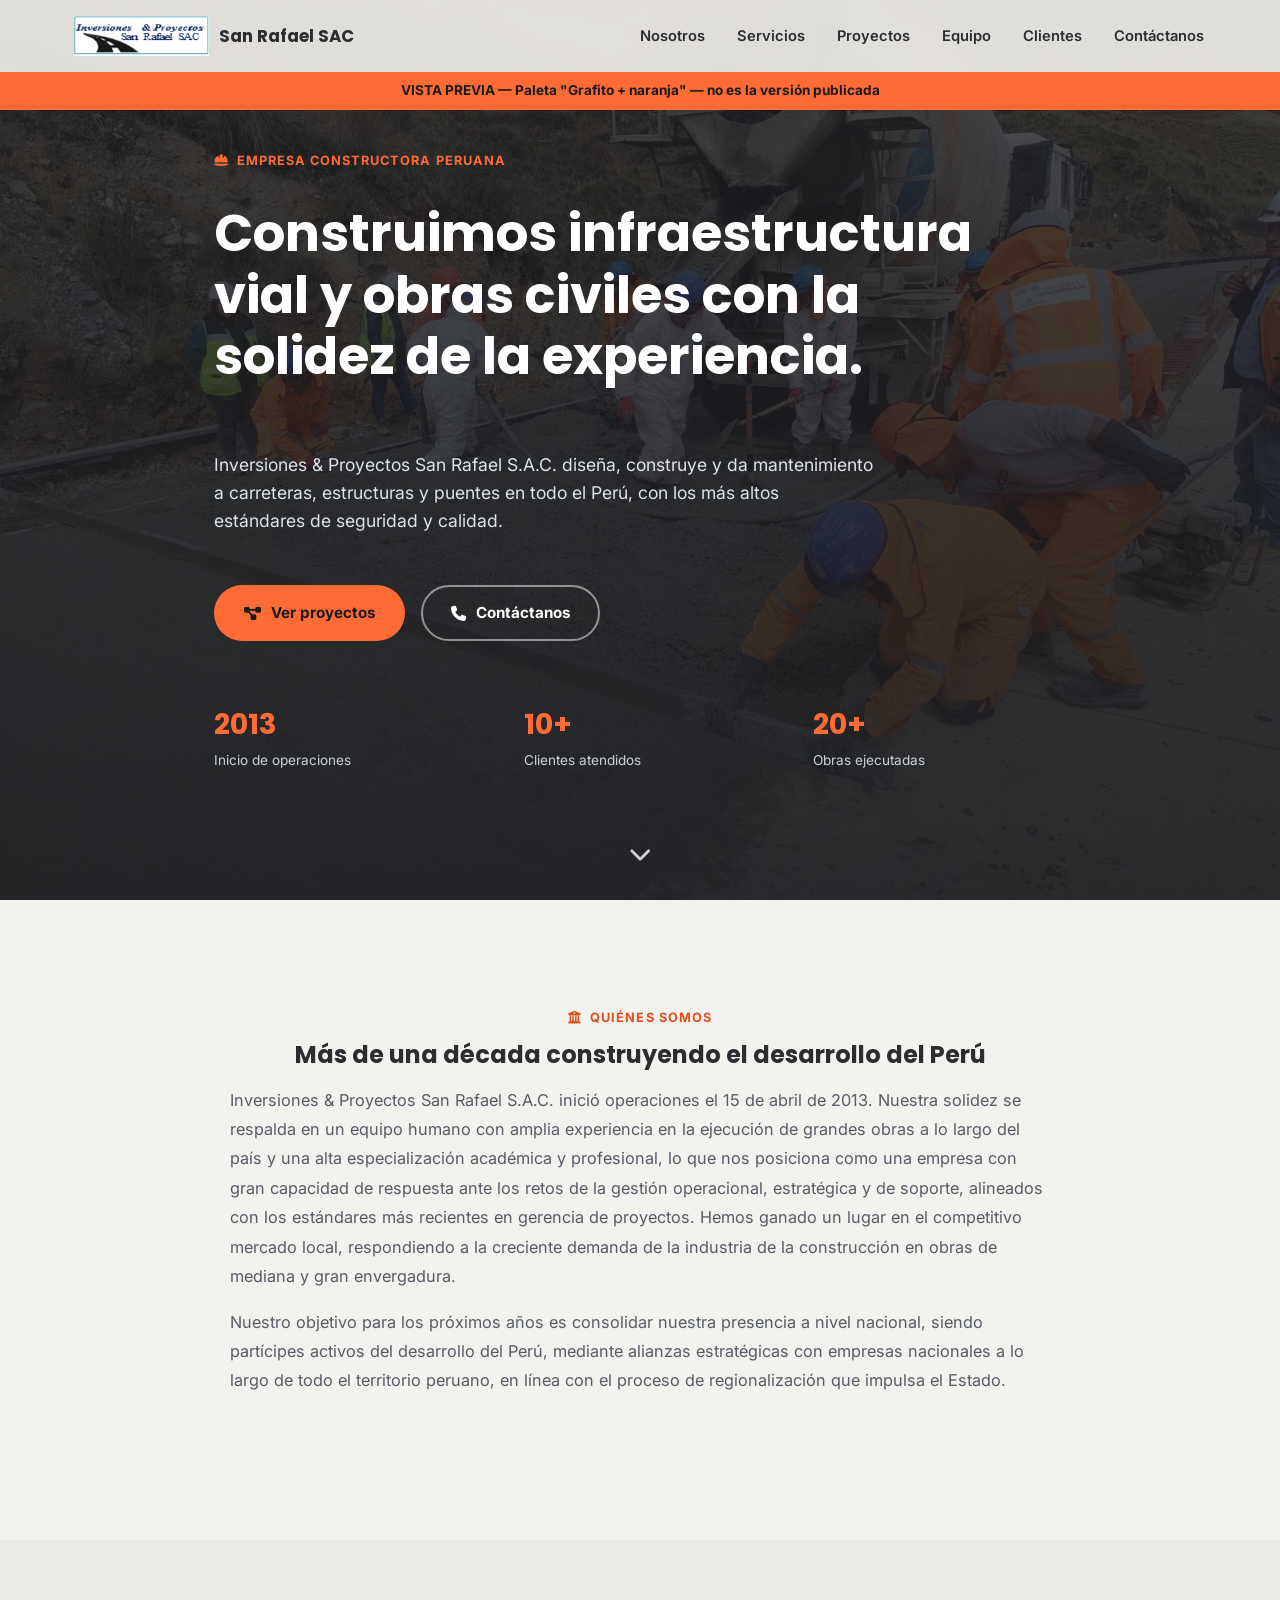
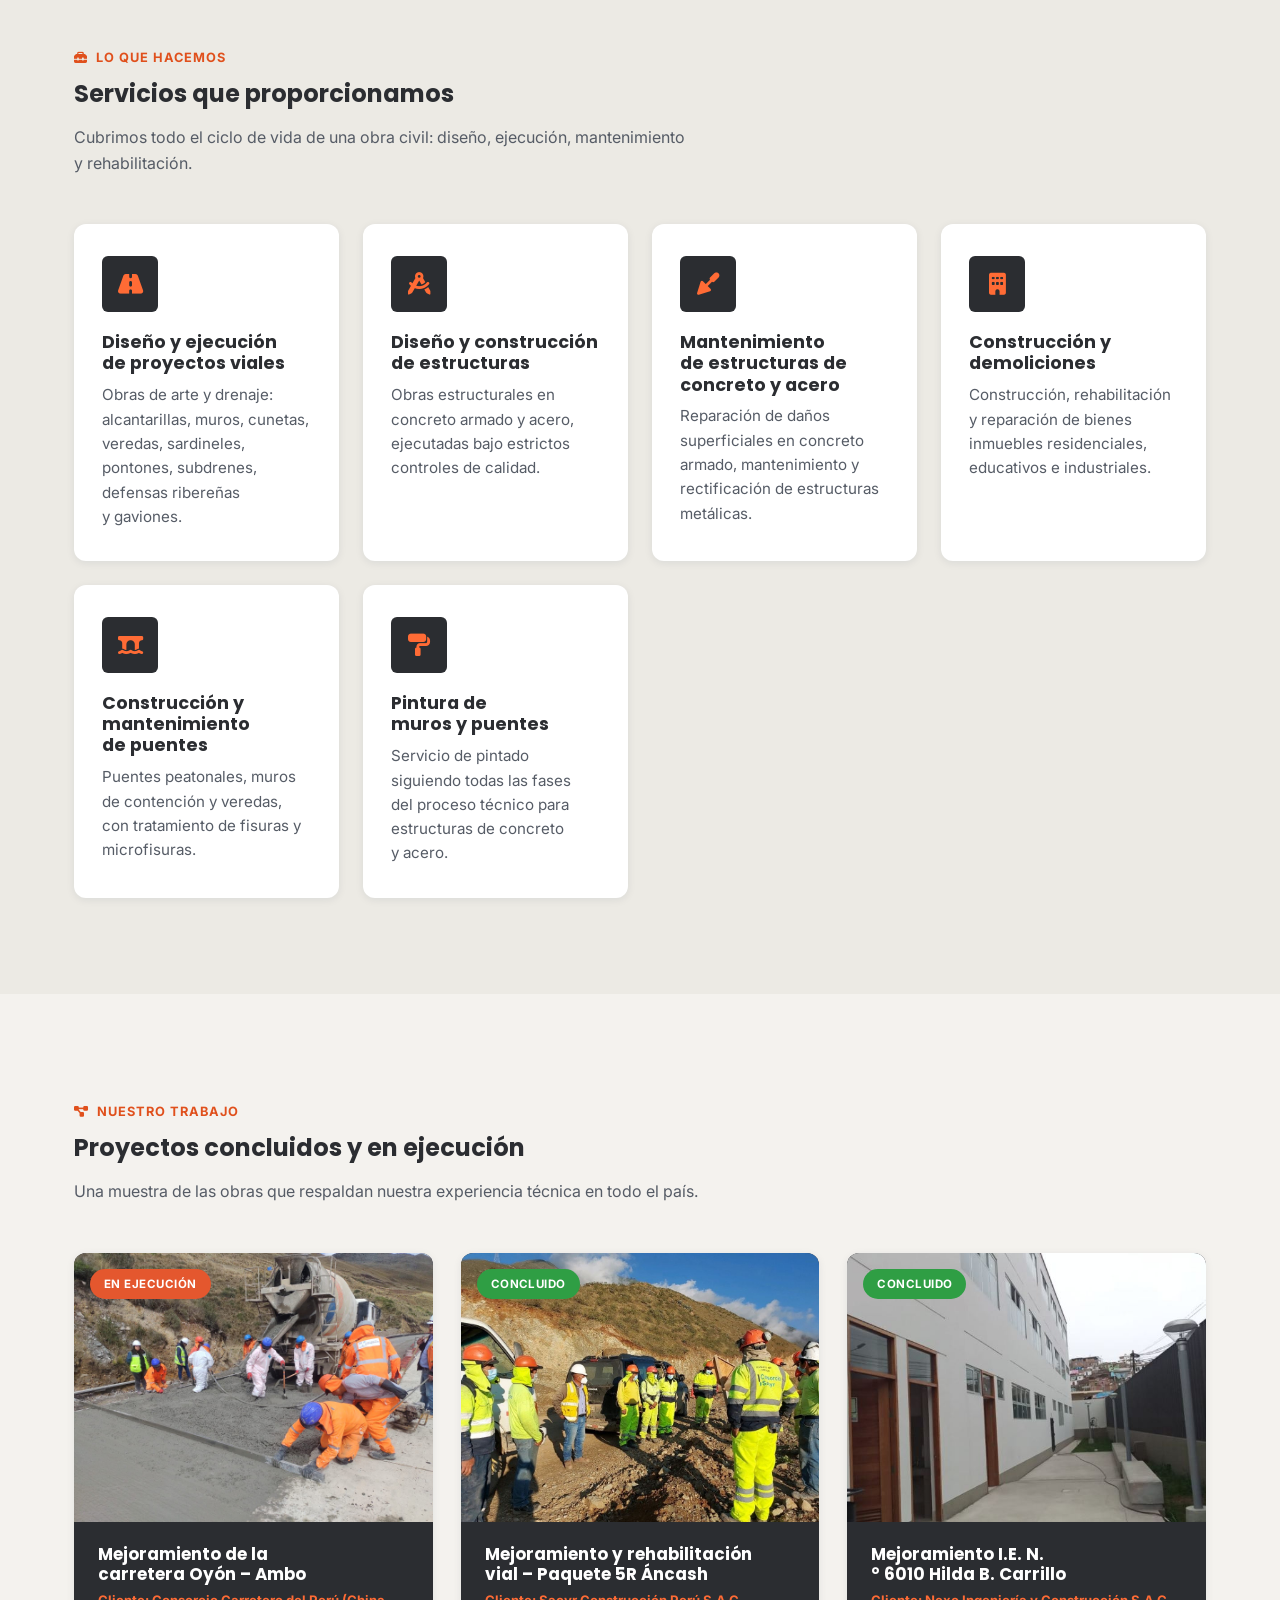
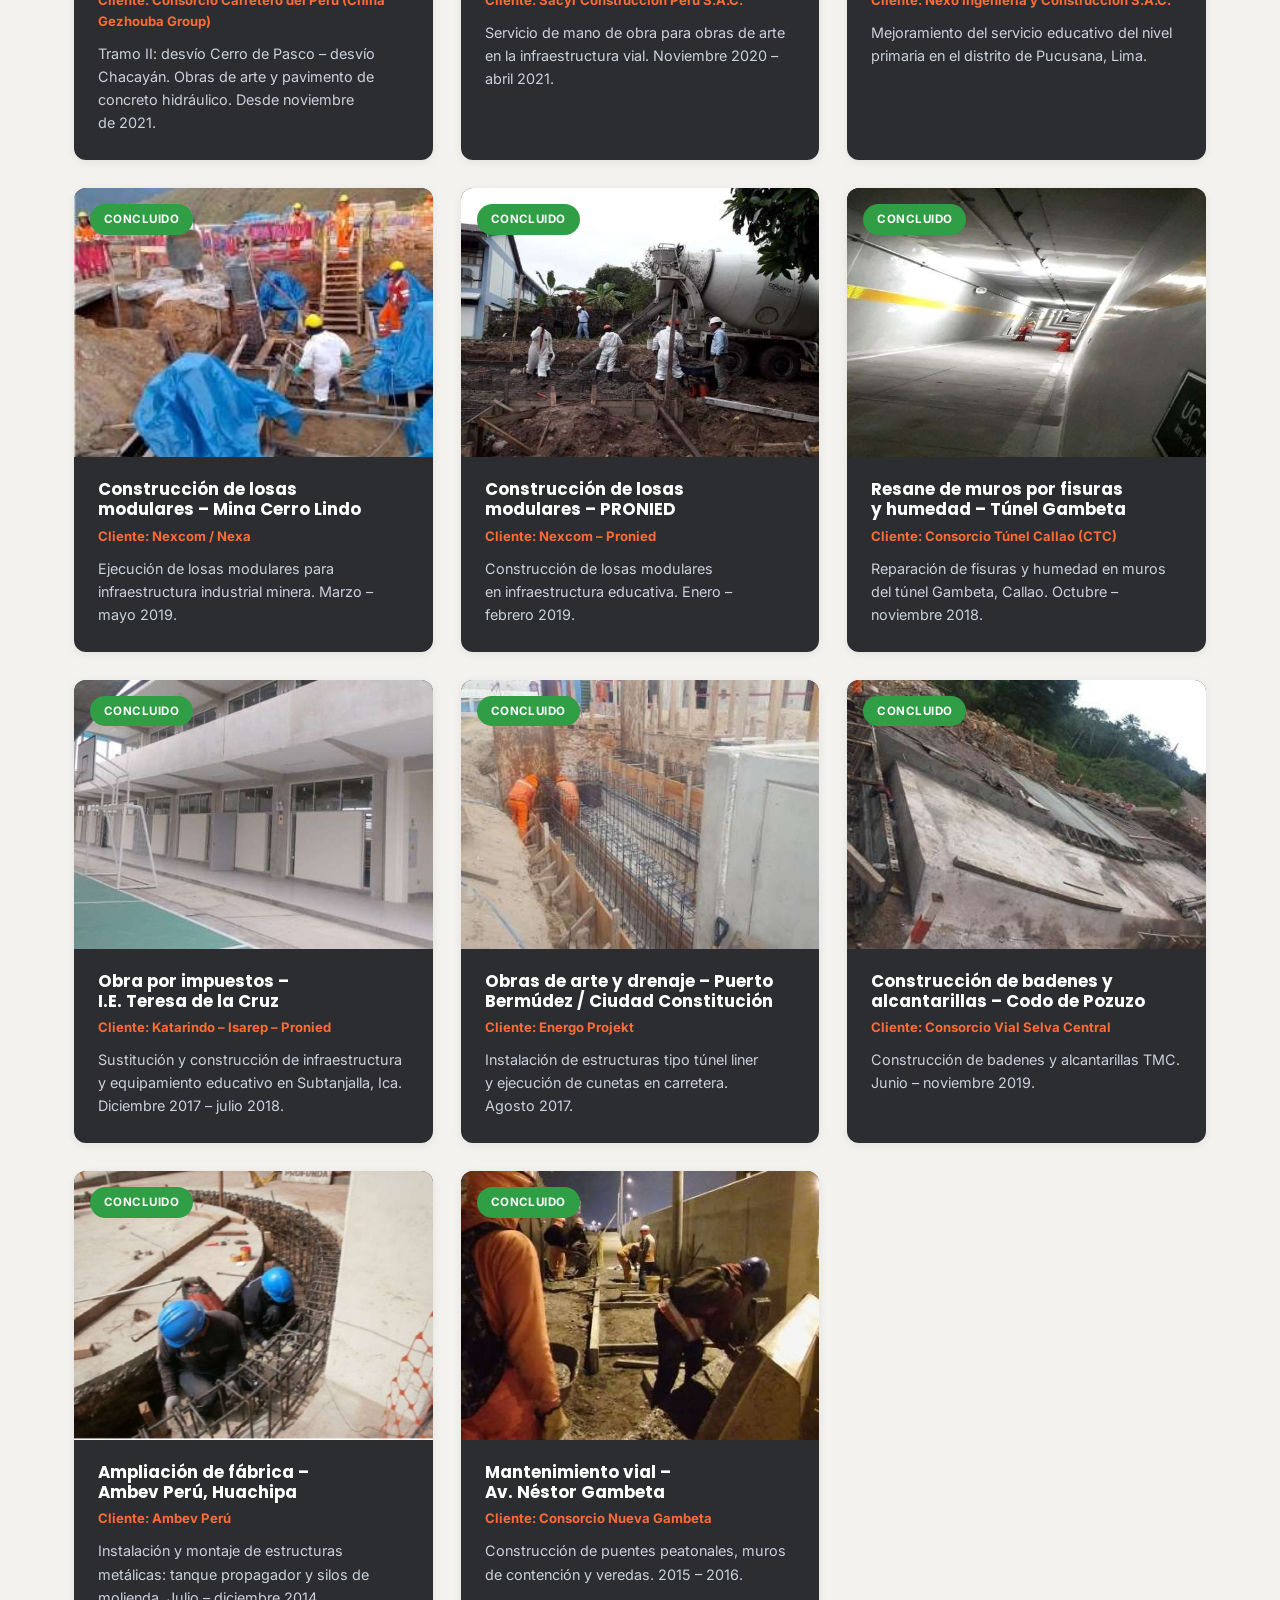
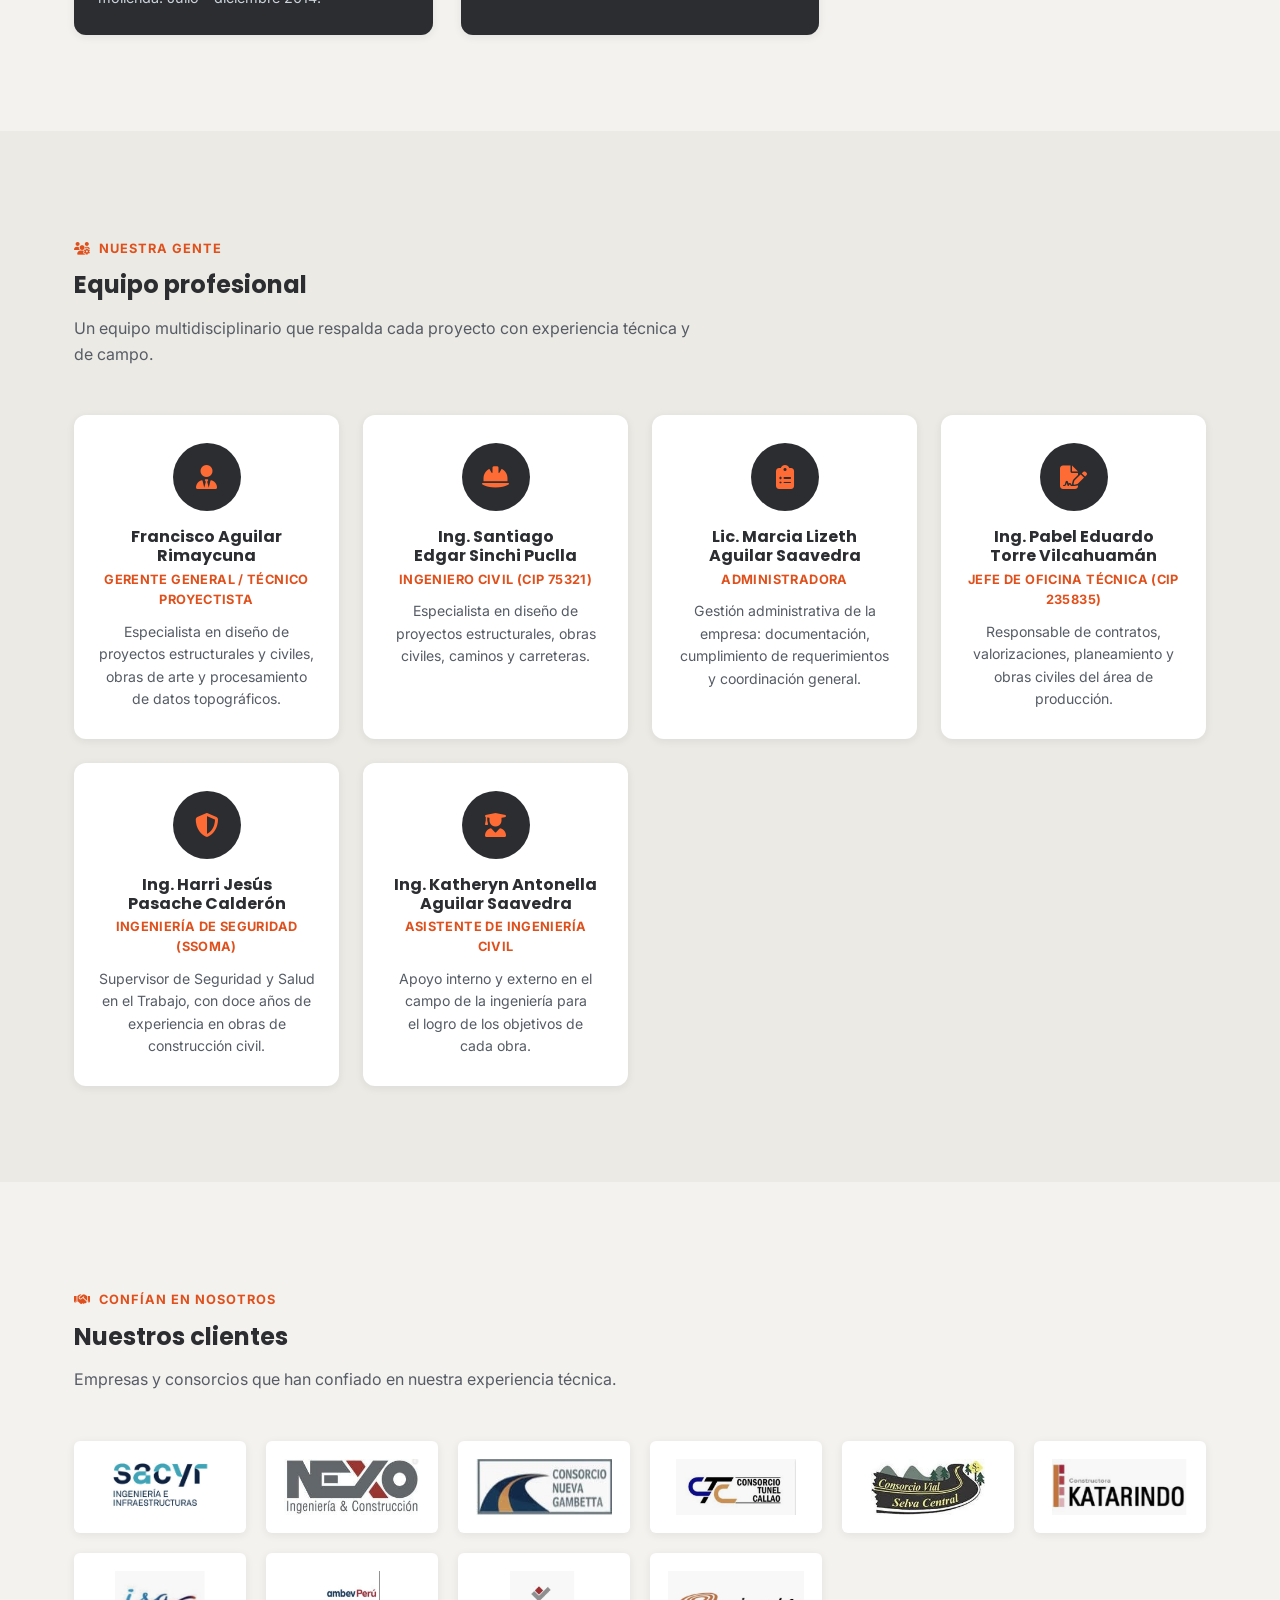
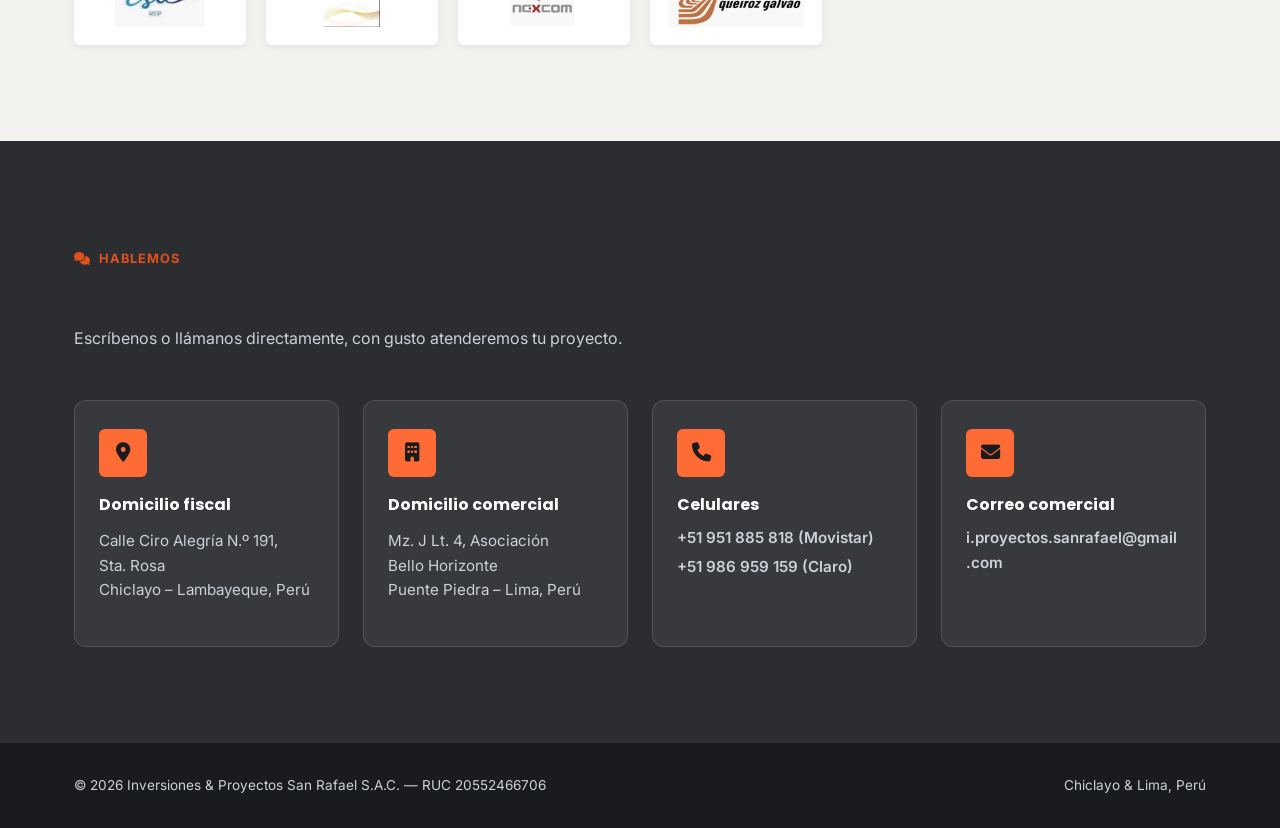
==== preview-grafito.html @ 8e2318ae "Agrega páginas de vista previa para dos paletas alternativas preview-grafito.html y preview-terracot" ====
<!DOCTYPE html>
<html lang="es-PE">
<head>
  <meta charset="UTF-8" />
  <meta name="viewport" content="width=device-width, initial-scale=1.0" />
  <title>Inversiones &amp; Proyectos San Rafael SAC | Empresa Constructora en Perú</title>
  <meta name="description" content="Inversiones & Proyectos San Rafael S.A.C. — empresa constructora peruana especializada en obras viales, estructuras, puentes y mantenimiento. Conoce nuestros servicios, proyectos y equipo." />
  <meta name="robots" content="noindex, nofollow" />
  <link rel="canonical" href="https://www.iypsanrafael.com/" />

  <!-- Open Graph -->
  <meta property="og:type" content="website" />
  <meta property="og:site_name" content="Inversiones & Proyectos San Rafael SAC" />
  <meta property="og:title" content="Inversiones & Proyectos San Rafael SAC | Empresa Constructora en Perú" />
  <meta property="og:description" content="Empresa constructora peruana con más de 10 años de experiencia en obras viales, estructuras, puentes y mantenimiento civil." />
  <meta property="og:image" content="https://www.iypsanrafael.com/img/hero-carretera-oyon.jpg" />
  <meta property="og:locale" content="es_PE" />
  <meta name="twitter:card" content="summary_large_image" />

  <link rel="icon" href="img/logo-san-rafael.png" type="image/png" />

  <link rel="preconnect" href="https://fonts.googleapis.com" />
  <link rel="preconnect" href="https://fonts.gstatic.com" crossorigin />
  <link rel="preconnect" href="https://cdnjs.cloudflare.com" crossorigin />
  <link rel="preload" as="image" href="img/hero-carretera-oyon.jpg" />
  <link href="https://fonts.googleapis.com/css2?family=Inter:wght@400;500;600;700&family=Poppins:wght@600;700;800&display=swap" rel="stylesheet" />

  <!-- Font Awesome se carga sin bloquear el primer render -->
  <link rel="stylesheet" href="https://cdnjs.cloudflare.com/ajax/libs/font-awesome/6.5.2/css/all.min.css" integrity="sha512-SnH5WK+bZxgPHs44uWIX+LLJAJ9/2PkPKZ5QiAj6Ta86w+fsb2TkcmfRyVX3pBnMFcV7oQPJkl9QevSCWr3W6A==" crossorigin="anonymous" referrerpolicy="no-referrer" media="print" onload="this.media='all'" />
  <noscript><link rel="stylesheet" href="https://cdnjs.cloudflare.com/ajax/libs/font-awesome/6.5.2/css/all.min.css" integrity="sha512-SnH5WK+bZxgPHs44uWIX+LLJAJ9/2PkPKZ5QiAj6Ta86w+fsb2TkcmfRyVX3pBnMFcV7oQPJkl9QevSCWr3W6A==" crossorigin="anonymous" referrerpolicy="no-referrer" /></noscript>

  <link rel="stylesheet" href="css/styles.css" />
  <link rel="stylesheet" href="css/palette-grafito.css" />
  <noscript><style>[data-reveal], [data-reveal-stagger] > * { opacity: 1 !important; transform: none !important; }</style></noscript>
</head>
<body>
  <div class="preview-banner">VISTA PREVIA — Paleta "Grafito + naranja" — no es la versión publicada</div>


  <header class="site-header">
    <div class="container">
      <a href="#inicio" class="brand">
        <img src="img/logo-san-rafael.png" alt="Logo Inversiones & Proyectos San Rafael SAC" width="381" height="113" />
        <span>San Rafael SAC</span>
      </a>

      <button class="nav-toggle" aria-label="Abrir menú de navegación" aria-expanded="false">
        <i class="fa-solid fa-bars" aria-hidden="true"></i>
      </button>

      <nav class="main-nav" aria-label="Navegación principal">
        <ul>
          <li><a href="#nosotros">Nosotros</a></li>
          <li><a href="#servicios">Servicios</a></li>
          <li><a href="#proyectos">Proyectos</a></li>
          <li><a href="#equipo">Equipo</a></li>
          <li><a href="#clientes">Clientes</a></li>
          <li><a href="#contacto">Contáctanos</a></li>
        </ul>
      </nav>
    </div>
  </header>

  <main>

    <!-- ================= HERO ================= -->
    <section class="hero" id="inicio">
      <div class="container">
        <span class="eyebrow"><i class="fa-solid fa-helmet-safety" aria-hidden="true"></i> Empresa constructora peruana</span>
        <h1>Construimos infraestructura vial y obras civiles con la solidez de la experiencia.</h1>
        <p>Inversiones &amp; Proyectos San Rafael S.A.C. diseña, construye y da mantenimiento a carreteras, estructuras y puentes en todo el Perú, con los más altos estándares de seguridad y calidad.</p>
        <div class="hero-actions">
          <a href="#proyectos" class="btn btn-primary"><i class="fa-solid fa-diagram-project" aria-hidden="true"></i> Ver proyectos</a>
          <a href="#contacto" class="btn btn-ghost"><i class="fa-solid fa-phone" aria-hidden="true"></i> Contáctanos</a>
        </div>
        <div class="hero-stats">
          <div><strong>2013</strong><span>Inicio de operaciones</span></div>
          <div><strong>10+</strong><span>Clientes atendidos</span></div>
          <div><strong>20+</strong><span>Obras ejecutadas</span></div>
        </div>
      </div>
      <span class="scroll-cue"><i class="fa-solid fa-chevron-down" aria-hidden="true"></i></span>
    </section>

    <!-- ================= NOSOTROS ================= -->
    <section class="section" id="nosotros">
      <div class="container">
        <div class="section-head section-head--prose" data-reveal>
          <span class="eyebrow"><i class="fa-solid fa-building-columns" aria-hidden="true"></i> Quiénes somos</span>
          <h2>Más de una década construyendo el desarrollo del Perú</h2>
          <p>Inversiones &amp; Proyectos San Rafael S.A.C. inició operaciones el 15 de abril de 2013. Nuestra solidez se respalda en un equipo humano con amplia experiencia en la ejecución de grandes obras a lo largo del país y una alta especialización académica y profesional, lo que nos posiciona como una empresa con gran capacidad de respuesta ante los retos de la gestión operacional, estratégica y de soporte, alineados con los estándares más recientes en gerencia de proyectos. Hemos ganado un lugar en el competitivo mercado local, respondiendo a la creciente demanda de la industria de la construcción en obras de mediana y gran envergadura.</p>
          <p>Nuestro objetivo para los próximos años es consolidar nuestra presencia a nivel nacional, siendo partícipes activos del desarrollo del Perú, mediante alianzas estratégicas con empresas nacionales a lo largo de todo el territorio peruano, en línea con el proceso de regionalización que impulsa el Estado.</p>
        </div>
      </div>
    </section>

    <!-- ================= SERVICIOS ================= -->
    <section class="section section-alt" id="servicios">
      <div class="container">
        <div class="section-head" data-reveal>
          <span class="eyebrow"><i class="fa-solid fa-toolbox" aria-hidden="true"></i> Lo que hacemos</span>
          <h2>Servicios que proporcionamos</h2>
          <p>Cubrimos todo el ciclo de vida de una obra civil: diseño, ejecución, mantenimiento y rehabilitación.</p>
        </div>

        <div class="services-grid" data-reveal-stagger>
          <article class="service-card">
            <div class="service-icon"><i class="fa-solid fa-road" aria-hidden="true"></i></div>
            <h3>Diseño y ejecución de proyectos viales</h3>
            <p>Obras de arte y drenaje: alcantarillas, muros, cunetas, veredas, sardineles, pontones, subdrenes, defensas ribereñas y gaviones.</p>
          </article>

          <article class="service-card">
            <div class="service-icon"><i class="fa-solid fa-drafting-compass" aria-hidden="true"></i></div>
            <h3>Diseño y construcción de estructuras</h3>
            <p>Obras estructurales en concreto armado y acero, ejecutadas bajo estrictos controles de calidad.</p>
          </article>

          <article class="service-card">
            <div class="service-icon"><i class="fa-solid fa-trowel" aria-hidden="true"></i></div>
            <h3>Mantenimiento de estructuras de concreto y acero</h3>
            <p>Reparación de daños superficiales en concreto armado, mantenimiento y rectificación de estructuras metálicas.</p>
          </article>

          <article class="service-card">
            <div class="service-icon"><i class="fa-solid fa-building" aria-hidden="true"></i></div>
            <h3>Construcción y demoliciones</h3>
            <p>Construcción, rehabilitación y reparación de bienes inmuebles residenciales, educativos e industriales.</p>
          </article>

          <article class="service-card">
            <div class="service-icon"><i class="fa-solid fa-bridge-water" aria-hidden="true"></i></div>
            <h3>Construcción y mantenimiento de puentes</h3>
            <p>Puentes peatonales, muros de contención y veredas, con tratamiento de fisuras y microfisuras.</p>
          </article>

          <article class="service-card">
            <div class="service-icon"><i class="fa-solid fa-paint-roller" aria-hidden="true"></i></div>
            <h3>Pintura de muros y puentes</h3>
            <p>Servicio de pintado siguiendo todas las fases del proceso técnico para estructuras de concreto y acero.</p>
          </article>
        </div>
      </div>
    </section>

    <!-- ================= PROYECTOS ================= -->
    <section class="section" id="proyectos">
      <div class="container">
        <div class="section-head" data-reveal>
          <span class="eyebrow"><i class="fa-solid fa-diagram-project" aria-hidden="true"></i> Nuestro trabajo</span>
          <h2>Proyectos concluidos y en ejecución</h2>
          <p>Una muestra de las obras que respaldan nuestra experiencia técnica en todo el país.</p>
        </div>

        <div class="projects-grid" data-reveal-stagger>

          <article class="project-card">
            <span class="project-status ongoing">En ejecución</span>
            <div class="project-media">
              <img src="img/proyectos/oyon-ambo.jpg" alt="Vaciado de concreto en la carretera Oyón - Ambo" width="800" height="600" loading="lazy" />
            </div>
            <div class="project-body">
              <h3>Mejoramiento de la carretera Oyón – Ambo</h3>
              <span class="project-client">Cliente: Consorcio Carretero del Perú (China Gezhouba Group)</span>
              <p>Tramo II: desvío Cerro de Pasco – desvío Chacayán. Obras de arte y pavimento de concreto hidráulico. Desde noviembre de 2021.</p>
            </div>
          </article>

          <article class="project-card">
            <span class="project-status done">Concluido</span>
            <div class="project-media">
              <img src="img/proyectos/5r-ancash.jpg" alt="Cuadrilla de trabajo en la carretera 5R Áncash" width="800" height="600" loading="lazy" />
            </div>
            <div class="project-body">
              <h3>Mejoramiento y rehabilitación vial – Paquete 5R Áncash</h3>
              <span class="project-client">Cliente: Sacyr Construcción Perú S.A.C.</span>
              <p>Servicio de mano de obra para obras de arte en la infraestructura vial. Noviembre 2020 – abril 2021.</p>
            </div>
          </article>

          <article class="project-card">
            <span class="project-status done">Concluido</span>
            <div class="project-media">
              <img src="img/proyectos/pucusana-ie6010.jpg" alt="Fachada de la I.E. N°6010 Hilda B. Carrillo en Pucusana" width="800" height="600" loading="lazy" />
            </div>
            <div class="project-body">
              <h3>Mejoramiento I.E. N.° 6010 Hilda B. Carrillo</h3>
              <span class="project-client">Cliente: Nexo Ingeniería y Construcción S.A.C.</span>
              <p>Mejoramiento del servicio educativo del nivel primaria en el distrito de Pucusana, Lima.</p>
            </div>
          </article>

          <article class="project-card">
            <span class="project-status done">Concluido</span>
            <div class="project-media">
              <img src="img/proyectos/cerro-lindo-losas.jpg" alt="Construcción de losas modulares en Mina Cerro Lindo" width="800" height="600" loading="lazy" />
            </div>
            <div class="project-body">
              <h3>Construcción de losas modulares – Mina Cerro Lindo</h3>
              <span class="project-client">Cliente: Nexcom / Nexa</span>
              <p>Ejecución de losas modulares para infraestructura industrial minera. Marzo – mayo 2019.</p>
            </div>
          </article>

          <article class="project-card">
            <span class="project-status done">Concluido</span>
            <div class="project-media">
              <img src="img/proyectos/pronied-losas.jpg" alt="Construcción de losas modulares para Pronied" width="800" height="600" loading="lazy" />
            </div>
            <div class="project-body">
              <h3>Construcción de losas modulares – PRONIED</h3>
              <span class="project-client">Cliente: Nexcom – Pronied</span>
              <p>Construcción de losas modulares en infraestructura educativa. Enero – febrero 2019.</p>
            </div>
          </article>

          <article class="project-card">
            <span class="project-status done">Concluido</span>
            <div class="project-media">
              <img src="img/proyectos/tunel-gambeta-resane.jpg" alt="Interior del túnel Gambeta durante trabajos de resane" width="800" height="600" loading="lazy" />
            </div>
            <div class="project-body">
              <h3>Resane de muros por fisuras y humedad – Túnel Gambeta</h3>
              <span class="project-client">Cliente: Consorcio Túnel Callao (CTC)</span>
              <p>Reparación de fisuras y humedad en muros del túnel Gambeta, Callao. Octubre – noviembre 2018.</p>
            </div>
          </article>

          <article class="project-card">
            <span class="project-status done">Concluido</span>
            <div class="project-media">
              <img src="img/proyectos/teresa-de-la-cruz-ica.jpg" alt="Patio interior de la I.E. Teresa de la Cruz en Subtanjalla, Ica" width="800" height="600" loading="lazy" />
            </div>
            <div class="project-body">
              <h3>Obra por impuestos – I.E. Teresa de la Cruz</h3>
              <span class="project-client">Cliente: Katarindo – Isarep – Pronied</span>
              <p>Sustitución y construcción de infraestructura y equipamiento educativo en Subtanjalla, Ica. Diciembre 2017 – julio 2018.</p>
            </div>
          </article>

          <article class="project-card">
            <span class="project-status done">Concluido</span>
            <div class="project-media">
              <img src="img/proyectos/puerto-bermudez.jpg" alt="Obra de arte en la carretera Puerto Bermúdez - Ciudad Constitución" width="800" height="600" loading="lazy" />
            </div>
            <div class="project-body">
              <h3>Obras de arte y drenaje – Puerto Bermúdez / Ciudad Constitución</h3>
              <span class="project-client">Cliente: Energo Projekt</span>
              <p>Instalación de estructuras tipo túnel liner y ejecución de cunetas en carretera. Agosto 2017.</p>
            </div>
          </article>

          <article class="project-card">
            <span class="project-status done">Concluido</span>
            <div class="project-media">
              <img src="img/proyectos/codo-pozuzo-badenes.jpg" alt="Construcción de badenes en Codo de Pozuzo" width="800" height="600" loading="lazy" />
            </div>
            <div class="project-body">
              <h3>Construcción de badenes y alcantarillas – Codo de Pozuzo</h3>
              <span class="project-client">Cliente: Consorcio Vial Selva Central</span>
              <p>Construcción de badenes y alcantarillas TMC. Junio – noviembre 2019.</p>
            </div>
          </article>

          <article class="project-card">
            <span class="project-status done">Concluido</span>
            <div class="project-media">
              <img src="img/proyectos/ambev-huachipa.jpg" alt="Estructura circular de concreto en la ampliación de fábrica Ambev Huachipa" width="800" height="600" loading="lazy" />
            </div>
            <div class="project-body">
              <h3>Ampliación de fábrica – Ambev Perú, Huachipa</h3>
              <span class="project-client">Cliente: Ambev Perú</span>
              <p>Instalación y montaje de estructuras metálicas: tanque propagador y silos de molienda. Julio – diciembre 2014.</p>
            </div>
          </article>

          <article class="project-card">
            <span class="project-status done">Concluido</span>
            <div class="project-media">
              <img src="img/proyectos/nestor-gambeta-callao.jpg" alt="Trabajos nocturnos en la avenida Néstor Gambeta, Callao" width="800" height="600" loading="lazy" />
            </div>
            <div class="project-body">
              <h3>Mantenimiento vial – Av. Néstor Gambeta</h3>
              <span class="project-client">Cliente: Consorcio Nueva Gambeta</span>
              <p>Construcción de puentes peatonales, muros de contención y veredas. 2015 – 2016.</p>
            </div>
          </article>

        </div>
      </div>
    </section>

    <!-- ================= EQUIPO ================= -->
    <section class="section section-alt" id="equipo">
      <div class="container">
        <div class="section-head" data-reveal>
          <span class="eyebrow"><i class="fa-solid fa-users-gear" aria-hidden="true"></i> Nuestra gente</span>
          <h2>Equipo profesional</h2>
          <p>Un equipo multidisciplinario que respalda cada proyecto con experiencia técnica y de campo.</p>
        </div>

        <div class="team-grid" data-reveal-stagger>
          <article class="team-card">
            <div class="team-avatar"><i class="fa-solid fa-user-tie" aria-hidden="true"></i></div>
            <h3>Francisco Aguilar Rimaycuna</h3>
            <span class="team-role">Gerente General / Técnico Proyectista</span>
            <p>Especialista en diseño de proyectos estructurales y civiles, obras de arte y procesamiento de datos topográficos.</p>
          </article>

          <article class="team-card">
            <div class="team-avatar"><i class="fa-solid fa-helmet-safety" aria-hidden="true"></i></div>
            <h3>Ing. Santiago Edgar Sinchi Puclla</h3>
            <span class="team-role">Ingeniero Civil (CIP 75321)</span>
            <p>Especialista en diseño de proyectos estructurales, obras civiles, caminos y carreteras.</p>
          </article>

          <article class="team-card">
            <div class="team-avatar"><i class="fa-solid fa-clipboard-list" aria-hidden="true"></i></div>
            <h3>Lic. Marcia Lizeth Aguilar Saavedra</h3>
            <span class="team-role">Administradora</span>
            <p>Gestión administrativa de la empresa: documentación, cumplimiento de requerimientos y coordinación general.</p>
          </article>

          <article class="team-card">
            <div class="team-avatar"><i class="fa-solid fa-file-signature" aria-hidden="true"></i></div>
            <h3>Ing. Pabel Eduardo Torre Vilcahuamán</h3>
            <span class="team-role">Jefe de Oficina Técnica (CIP 235835)</span>
            <p>Responsable de contratos, valorizaciones, planeamiento y obras civiles del área de producción.</p>
          </article>

          <article class="team-card">
            <div class="team-avatar"><i class="fa-solid fa-shield-halved" aria-hidden="true"></i></div>
            <h3>Ing. Harri Jesús Pasache Calderón</h3>
            <span class="team-role">Ingeniería de Seguridad (SSOMA)</span>
            <p>Supervisor de Seguridad y Salud en el Trabajo, con doce años de experiencia en obras de construcción civil.</p>
          </article>

          <article class="team-card">
            <div class="team-avatar"><i class="fa-solid fa-user-graduate" aria-hidden="true"></i></div>
            <h3>Ing. Katheryn Antonella Aguilar Saavedra</h3>
            <span class="team-role">Asistente de Ingeniería Civil</span>
            <p>Apoyo interno y externo en el campo de la ingeniería para el logro de los objetivos de cada obra.</p>
          </article>
        </div>
      </div>
    </section>

    <!-- ================= CLIENTES ================= -->
    <section class="section" id="clientes">
      <div class="container">
        <div class="section-head" data-reveal>
          <span class="eyebrow"><i class="fa-solid fa-handshake" aria-hidden="true"></i> Confían en nosotros</span>
          <h2>Nuestros clientes</h2>
          <p>Empresas y consorcios que han confiado en nuestra experiencia técnica.</p>
        </div>

        <div class="clients-grid" data-reveal-stagger>
          <div class="client-logo"><img src="img/clientes/sacyr.png" alt="Sacyr Ingeniería e Infraestructuras" width="241" height="136" loading="lazy" /></div>
          <div class="client-logo"><img src="img/clientes/nexo.jpg" alt="Nexo Ingeniería & Construcción" width="269" height="104" loading="lazy" /></div>
          <div class="client-logo"><img src="img/clientes/consorcio-nueva-gambetta.jpg" alt="Consorcio Nueva Gambetta" width="232" height="73" loading="lazy" /></div>
          <div class="client-logo"><img src="img/clientes/consorcio-tunel-callao.jpg" alt="Consorcio Túnel Callao" width="417" height="194" loading="lazy" /></div>
          <div class="client-logo"><img src="img/clientes/consorcio-selva-central.jpg" alt="Consorcio Vial Selva Central" width="194" height="96" loading="lazy" /></div>
          <div class="client-logo"><img src="img/clientes/katarindo.jpg" alt="Constructora Katarindo" width="350" height="135" loading="lazy" /></div>
          <div class="client-logo"><img src="img/clientes/isarep.jpg" alt="ISA REP" width="220" height="138" loading="lazy" /></div>
          <div class="client-logo"><img src="img/clientes/ambev.jpg" alt="Ambev Perú" width="190" height="187" loading="lazy" /></div>
          <div class="client-logo"><img src="img/clientes/nexcom.jpg" alt="Nexcom" width="236" height="194" loading="lazy" /></div>
          <div class="client-logo"><img src="img/clientes/queiroz-galvao.jpg" alt="Queiroz Galvão" width="416" height="171" loading="lazy" /></div>
        </div>
      </div>
    </section>

    <!-- ================= CONTACTO ================= -->
    <section class="section contact-section" id="contacto">
      <div class="container">
        <div class="section-head" data-reveal>
          <span class="eyebrow"><i class="fa-solid fa-comments" aria-hidden="true"></i> Hablemos</span>
          <h2>Contáctanos</h2>
          <p>Escríbenos o llámanos directamente, con gusto atenderemos tu proyecto.</p>
        </div>

        <div class="contact-grid" data-reveal-stagger>
          <div class="contact-card">
            <div class="contact-icon"><i class="fa-solid fa-location-dot" aria-hidden="true"></i></div>
            <h3>Domicilio fiscal</h3>
            <p>Calle Ciro Alegría N.º 191, Sta. Rosa<br />Chiclayo – Lambayeque, Perú</p>
          </div>

          <div class="contact-card">
            <div class="contact-icon"><i class="fa-solid fa-building" aria-hidden="true"></i></div>
            <h3>Domicilio comercial</h3>
            <p>Mz. J Lt. 4, Asociación Bello Horizonte<br />Puente Piedra – Lima, Perú</p>
          </div>

          <div class="contact-card">
            <div class="contact-icon"><i class="fa-solid fa-phone" aria-hidden="true"></i></div>
            <h3>Celulares</h3>
            <a href="tel:+51951885818">+51 951 885 818 (Movistar)</a><br />
            <a href="tel:+51986959159">+51 986 959 159 (Claro)</a>
          </div>

          <div class="contact-card">
            <div class="contact-icon"><i class="fa-solid fa-envelope" aria-hidden="true"></i></div>
            <h3>Correo comercial</h3>
            <a href="mailto:i.proyectos.sanrafael@gmail.com">i.proyectos.sanrafael@gmail.com</a>
          </div>
        </div>
      </div>
    </section>

  </main>

  <footer class="site-footer">
    <div class="container">
      <span>&copy; <span id="current-year">2026</span> Inversiones &amp; Proyectos San Rafael S.A.C. — RUC 20552466706</span>
      <span>Chiclayo &amp; Lima, Perú</span>
    </div>
  </footer>

  <script src="js/main.js"></script>
</body>
</html>
---- css/styles.css ----
/* ============================================================
   INVERSIONES & PROYECTOS SAN RAFAEL S.A.C. — hoja de estilos
   ============================================================ */

:root {
  /* Paleta "constructora" */
  --color-bg: #f4f2ee;
  --color-surface: #ffffff;
  --color-surface-alt: #eceae4;
  --color-text: #23262b;
  --color-text-soft: #565c66;
  --color-navy: #0b2545;
  --color-navy-dark: #071a33;
  --color-concrete: #8d99a6;
  --color-concrete-light: #cbd2d9;
  --color-accent: #f4a300;
  --color-accent-dark: #c97f00;
  --color-status-ongoing: #e4572e;
  --color-status-done: #2f9e44;
  --color-border: #dcd8d0;

  --font-heading: "Poppins", "Segoe UI", system-ui, sans-serif;
  --font-body: "Inter", "Segoe UI", system-ui, sans-serif;

  --radius-sm: 6px;
  --radius-md: 12px;
  --radius-lg: 20px;

  --shadow-sm: 0 2px 8px rgba(11, 37, 69, 0.08);
  --shadow-md: 0 8px 24px rgba(11, 37, 69, 0.12);
  --shadow-lg: 0 16px 40px rgba(11, 37, 69, 0.18);

  --transition-base: 220ms ease;
  --header-height: 72px;
}

/* ---------- Reset ---------- */
*,
*::before,
*::after {
  box-sizing: border-box;
}

html {
  scroll-behavior: smooth;
  scroll-padding-top: calc(var(--header-height) + 24px);
}

body {
  margin: 0;
  background: var(--color-bg);
  color: var(--color-text);
  font-family: var(--font-body);
  line-height: 1.6;
  -webkit-font-smoothing: antialiased;
}

img {
  max-width: 100%;
  display: block;
}

a {
  color: inherit;
  text-decoration: none;
}

ul {
  list-style: none;
  margin: 0;
  padding: 0;
}

h1, h2, h3, h4 {
  font-family: var(--font-heading);
  color: var(--color-navy);
  margin: 0 0 0.5em;
  line-height: 1.2;
  text-wrap: balance;
}

p {
  text-wrap: pretty;
}

.container {
  width: 100%;
  max-width: 1180px;
  margin-inline: auto;
  padding-inline: 24px;
}

.section {
  padding: 104px 0 96px;
}

.section-alt {
  background: var(--color-surface-alt);
}

.eyebrow {
  display: inline-flex;
  align-items: center;
  gap: 8px;
  font-size: 0.8rem;
  font-weight: 700;
  letter-spacing: 0.08em;
  text-transform: uppercase;
  color: var(--color-accent-dark);
  margin-bottom: 12px;
}

.section-head {
  max-width: 640px;
  margin-bottom: 48px;
}

.section-head p {
  color: var(--color-text-soft);
}

.section-head--prose {
  max-width: 820px;
  margin-inline: auto;
  text-align: center;
}

.section-head--prose p {
  text-align: left;
  font-size: 1.02rem;
  line-height: 1.8;
}

/* ---------- Header / Nav ---------- */
.site-header {
  position: fixed;
  inset-inline: 0;
  top: 0;
  height: var(--header-height);
  display: flex;
  align-items: center;
  background: rgba(244, 242, 238, 0.9);
  backdrop-filter: blur(8px);
  z-index: 100;
  transition: box-shadow var(--transition-base), background var(--transition-base);
}

.site-header.is-scrolled {
  background: rgba(255, 255, 255, 0.96);
  box-shadow: var(--shadow-sm);
}

.site-header .container {
  display: flex;
  align-items: center;
  justify-content: space-between;
  gap: 24px;
}

.brand {
  display: flex;
  align-items: center;
  gap: 10px;
  font-family: var(--font-heading);
  font-weight: 700;
  color: var(--color-navy);
  font-size: 1.05rem;
}

.brand img {
  height: 40px;
  width: auto;
}

.nav-toggle {
  display: none;
  background: none;
  border: none;
  font-size: 1.5rem;
  color: var(--color-navy);
  cursor: pointer;
  padding: 8px;
}

.main-nav ul {
  display: flex;
  gap: 28px;
}

.main-nav a {
  font-weight: 600;
  font-size: 0.92rem;
  color: var(--color-navy);
  position: relative;
  padding: 6px 2px;
  transition: color var(--transition-base);
}

.main-nav a::after {
  content: "";
  position: absolute;
  left: 0;
  bottom: 0;
  width: 0%;
  height: 2px;
  background: var(--color-accent);
  transition: width var(--transition-base);
}

.main-nav a:hover,
.main-nav a:focus-visible {
  color: var(--color-accent-dark);
}

.main-nav a:hover::after,
.main-nav a:focus-visible::after {
  width: 100%;
}


/* ---------- Hero ---------- */
.hero {
  position: relative;
  min-height: 100vh;
  display: flex;
  align-items: center;
  padding-top: var(--header-height);
  color: #fff;
  overflow: hidden;
}

.hero::before {
  content: "";
  position: absolute;
  inset: 0;
  background-image: linear-gradient(180deg, rgba(7, 26, 51, 0.78), rgba(7, 26, 51, 0.92)), url("../img/hero-carretera-oyon.jpg");
  background-size: cover;
  background-position: center;
  z-index: -1;
}

.hero .container {
  display: grid;
  gap: 20px;
  max-width: 900px;
  padding-block: 56px 104px;
}

.hero .eyebrow {
  color: var(--color-accent);
}

.hero h1 {
  color: #fff;
  font-size: clamp(2rem, 5vw, 3.2rem);
}

.hero p {
  font-size: 1.1rem;
  color: #dfe4ea;
  max-width: 60ch;
}

.hero-actions {
  display: flex;
  flex-wrap: wrap;
  gap: 16px;
  margin-top: 12px;
}

.hero-stats {
  display: grid;
  grid-template-columns: repeat(3, auto);
  gap: 32px;
  margin-top: 40px;
}

.hero-stats strong {
  display: block;
  font-family: var(--font-heading);
  font-size: 1.8rem;
  color: var(--color-accent);
}

.hero-stats span {
  font-size: 0.85rem;
  color: var(--color-concrete-light);
}

.scroll-cue {
  position: absolute;
  bottom: 28px;
  left: 50%;
  transform: translateX(-50%);
  color: #fff;
  opacity: 0.8;
  font-size: 1.4rem;
  animation: bounce 2.2s infinite;
  pointer-events: none;
}

@keyframes bounce {
  0%, 100% { transform: translate(-50%, 0); }
  50% { transform: translate(-50%, 10px); }
}

/* ---------- Buttons ---------- */
.btn {
  display: inline-flex;
  align-items: center;
  gap: 10px;
  padding: 14px 28px;
  border-radius: 999px;
  font-weight: 700;
  font-size: 0.95rem;
  transition: transform var(--transition-base), box-shadow var(--transition-base), background var(--transition-base), color var(--transition-base);
  cursor: pointer;
  border: 2px solid transparent;
}

.btn-primary {
  background: var(--color-accent);
  color: var(--color-navy-dark);
}

.btn-primary:hover,
.btn-primary:focus-visible {
  background: var(--color-accent-dark);
  transform: translateY(-2px);
  box-shadow: var(--shadow-md);
}

.btn-ghost {
  border-color: rgba(255, 255, 255, 0.5);
  color: #fff;
}

.btn-ghost:hover,
.btn-ghost:focus-visible {
  border-color: #fff;
  background: rgba(255, 255, 255, 0.1);
  transform: translateY(-2px);
}

/* ---------- Servicios ---------- */
.services-grid {
  display: grid;
  grid-template-columns: repeat(auto-fit, minmax(260px, 1fr));
  gap: 24px;
}

.service-card {
  background: var(--color-surface);
  border-radius: var(--radius-md);
  padding: 32px 28px;
  box-shadow: var(--shadow-sm);
  transition: transform var(--transition-base), box-shadow var(--transition-base);
}

.service-card:hover {
  transform: translateY(-6px);
  box-shadow: var(--shadow-md);
}

.service-icon {
  width: 56px;
  height: 56px;
  border-radius: var(--radius-sm);
  background: var(--color-navy);
  color: var(--color-accent);
  display: grid;
  place-items: center;
  font-size: 1.4rem;
  margin-bottom: 20px;
}

.service-card h3 {
  font-size: 1.1rem;
}

.service-card p {
  color: var(--color-text-soft);
  font-size: 0.95rem;
  margin: 0;
}

/* ---------- Proyectos ---------- */
.projects-grid {
  display: grid;
  grid-template-columns: repeat(auto-fit, minmax(300px, 1fr));
  gap: 28px;
}

.project-card {
  position: relative;
  border-radius: var(--radius-md);
  overflow: hidden;
  background: var(--color-navy);
  box-shadow: var(--shadow-sm);
  transition: transform var(--transition-base), box-shadow var(--transition-base);
}

.project-card:hover {
  transform: translateY(-6px);
  box-shadow: var(--shadow-lg);
}

.project-media {
  aspect-ratio: 4 / 3;
  overflow: hidden;
}

.project-media img {
  width: 100%;
  height: 100%;
  object-fit: cover;
  transition: transform 600ms ease;
}

.project-card:hover .project-media img {
  transform: scale(1.08);
}

.project-status {
  position: absolute;
  top: 16px;
  left: 16px;
  padding: 6px 14px;
  border-radius: 999px;
  font-size: 0.72rem;
  font-weight: 700;
  text-transform: uppercase;
  letter-spacing: 0.04em;
  color: #fff;
  z-index: 2;
}

.project-status.ongoing {
  background: var(--color-status-ongoing);
}

.project-status.done {
  background: var(--color-status-done);
}

.project-body {
  padding: 22px 24px 26px;
  color: #fff;
}

.project-body h3 {
  color: #fff;
  font-size: 1.05rem;
  margin-bottom: 6px;
}

.project-client {
  display: block;
  color: var(--color-accent);
  font-size: 0.82rem;
  font-weight: 700;
  margin-bottom: 10px;
}

.project-body p {
  color: var(--color-concrete-light);
  font-size: 0.9rem;
  margin: 0;
}

/* ---------- Equipo ---------- */
.team-grid {
  display: grid;
  grid-template-columns: repeat(auto-fit, minmax(240px, 1fr));
  gap: 24px;
}

.team-card {
  background: var(--color-surface);
  border-radius: var(--radius-md);
  padding: 28px 24px;
  text-align: center;
  box-shadow: var(--shadow-sm);
  transition: transform var(--transition-base), box-shadow var(--transition-base);
}

.team-card:hover {
  transform: translateY(-6px);
  box-shadow: var(--shadow-md);
}

.team-avatar {
  width: 68px;
  height: 68px;
  margin: 0 auto 16px;
  border-radius: 50%;
  background: var(--color-navy);
  color: var(--color-accent);
  display: grid;
  place-items: center;
  font-size: 1.5rem;
}

.team-card h3 {
  font-size: 1rem;
  margin-bottom: 4px;
}

.team-role {
  display: block;
  color: var(--color-accent-dark);
  font-weight: 700;
  font-size: 0.8rem;
  text-transform: uppercase;
  letter-spacing: 0.03em;
  margin-bottom: 10px;
}

.team-card p {
  color: var(--color-text-soft);
  font-size: 0.88rem;
  margin: 0;
}

/* ---------- Clientes ---------- */
.clients-grid {
  display: grid;
  grid-template-columns: repeat(auto-fit, minmax(150px, 1fr));
  gap: 20px;
  align-items: center;
}

.client-logo {
  background: var(--color-surface);
  border-radius: var(--radius-sm);
  padding: 18px;
  display: grid;
  place-items: center;
  box-shadow: var(--shadow-sm);
  transition: transform var(--transition-base), box-shadow var(--transition-base);
  filter: grayscale(45%);
}

.client-logo:hover {
  transform: translateY(-4px);
  box-shadow: var(--shadow-md);
  filter: grayscale(0%);
}

.client-logo img {
  max-height: 56px;
  width: auto;
  margin: 0 auto;
}

/* ---------- Contacto ---------- */
.contact-section {
  background: var(--color-navy);
  color: #fff;
}

.contact-section .section-head p {
  color: var(--color-concrete-light);
}

.contact-grid {
  display: grid;
  grid-template-columns: repeat(auto-fit, minmax(240px, 1fr));
  gap: 24px;
}

.contact-card {
  background: rgba(255, 255, 255, 0.06);
  border: 1px solid rgba(255, 255, 255, 0.12);
  border-radius: var(--radius-md);
  padding: 28px 24px;
  transition: transform var(--transition-base), background var(--transition-base);
}

.contact-card:hover {
  transform: translateY(-6px);
  background: rgba(255, 255, 255, 0.1);
}

.contact-icon {
  width: 48px;
  height: 48px;
  border-radius: var(--radius-sm);
  background: var(--color-accent);
  color: var(--color-navy-dark);
  display: grid;
  place-items: center;
  font-size: 1.2rem;
  margin-bottom: 18px;
}

.contact-card h3 {
  color: #fff;
  font-size: 1rem;
}

.contact-card a,
.contact-card p {
  color: var(--color-concrete-light);
  font-size: 0.95rem;
}

.contact-card a {
  display: inline-block;
  max-width: 100%;
  margin-top: 4px;
  font-weight: 600;
  overflow-wrap: anywhere;
  word-break: break-word;
  transition: color var(--transition-base);
}

.contact-card a:hover,
.contact-card a:focus-visible {
  color: var(--color-accent);
}

/* ---------- Footer ---------- */
.site-footer {
  background: var(--color-navy-dark);
  color: var(--color-concrete-light);
  padding: 32px 0;
  font-size: 0.85rem;
}

.site-footer .container {
  display: flex;
  flex-wrap: wrap;
  gap: 12px;
  align-items: center;
  justify-content: space-between;
}

/* ---------- Reveal-on-scroll ---------- */
[data-reveal] {
  opacity: 0;
  transform: translateY(28px);
  transition: opacity 700ms ease, transform 700ms ease;
}

[data-reveal].is-visible {
  opacity: 1;
  transform: translateY(0);
}

[data-reveal-stagger] > * {
  opacity: 0;
  transform: translateY(24px);
  transition: opacity 600ms ease, transform 600ms ease;
}

[data-reveal-stagger] > *.is-visible {
  opacity: 1;
  transform: translateY(0);
}

[data-reveal-stagger] > *:nth-child(1).is-visible { transition-delay: 0ms; }
[data-reveal-stagger] > *:nth-child(2).is-visible { transition-delay: 80ms; }
[data-reveal-stagger] > *:nth-child(3).is-visible { transition-delay: 160ms; }
[data-reveal-stagger] > *:nth-child(4).is-visible { transition-delay: 240ms; }
[data-reveal-stagger] > *:nth-child(5).is-visible { transition-delay: 320ms; }
[data-reveal-stagger] > *:nth-child(6).is-visible { transition-delay: 400ms; }
[data-reveal-stagger] > *:nth-child(n+7).is-visible { transition-delay: 480ms; }

@media (prefers-reduced-motion: reduce) {
  html {
    scroll-behavior: auto;
  }

  [data-reveal],
  [data-reveal-stagger] > *,
  .scroll-cue,
  .project-card:hover .project-media img {
    transition: none !important;
    animation: none !important;
    opacity: 1 !important;
    transform: none !important;
  }
}

/* ---------- Responsive ---------- */
@media (max-width: 860px) {
  .nav-toggle {
    display: inline-flex;
  }

  .main-nav {
    position: fixed;
    top: var(--header-height);
    left: 0;
    right: 0;
    background: var(--color-surface);
    box-shadow: var(--shadow-md);
    padding: 12px 24px 24px;
    transform: translateY(-12px);
    opacity: 0;
    pointer-events: none;
    transition: opacity var(--transition-base), transform var(--transition-base);
  }

  .main-nav.is-open {
    opacity: 1;
    transform: translateY(0);
    pointer-events: auto;
  }

  .main-nav ul {
    flex-direction: column;
    gap: 4px;
  }

  .main-nav a {
    display: block;
    padding: 12px 4px;
  }

  .hero-stats {
    grid-template-columns: repeat(3, 1fr);
    gap: 16px;
  }
}

@media (max-width: 600px) {
  .section {
    padding: 64px 0;
  }

  .hero-stats {
    grid-template-columns: 1fr 1fr;
  }
}
---- css/palette-grafito.css ----
/* Override de paleta — solo para vista previa (preview-grafito.html) */
:root {
  --color-navy: #2b2d31;
  --color-navy-dark: #1a1b1e;
  --color-accent: #ff6b35;
  --color-accent-dark: #e0501c;
}

.hero::before {
  background-image: linear-gradient(180deg, rgba(26, 27, 30, 0.78), rgba(26, 27, 30, 0.92)), url("../img/hero-carretera-oyon.jpg");
}

.preview-banner {
  position: fixed;
  top: var(--header-height);
  inset-inline: 0;
  z-index: 99;
  background: var(--color-accent);
  color: #1a1b1e;
  text-align: center;
  font-weight: 700;
  font-size: 0.85rem;
  padding: 8px 16px;
}
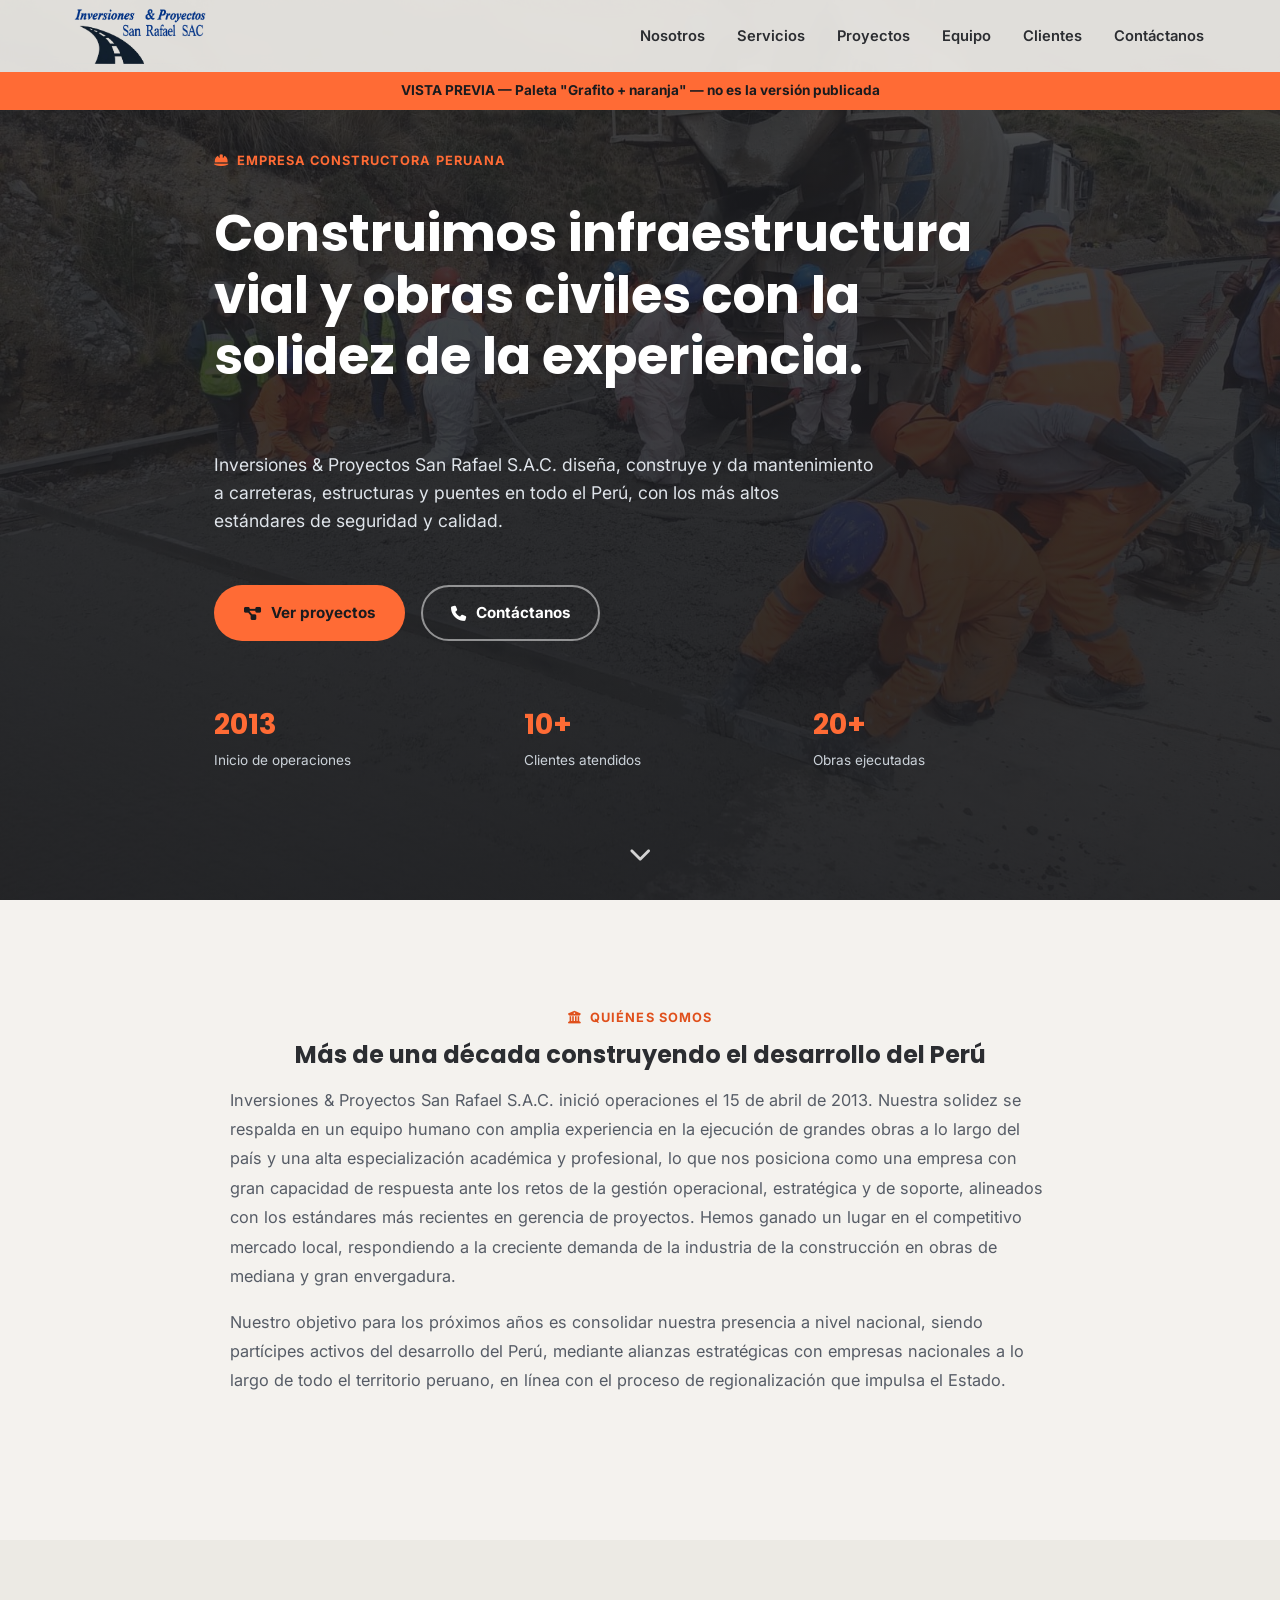
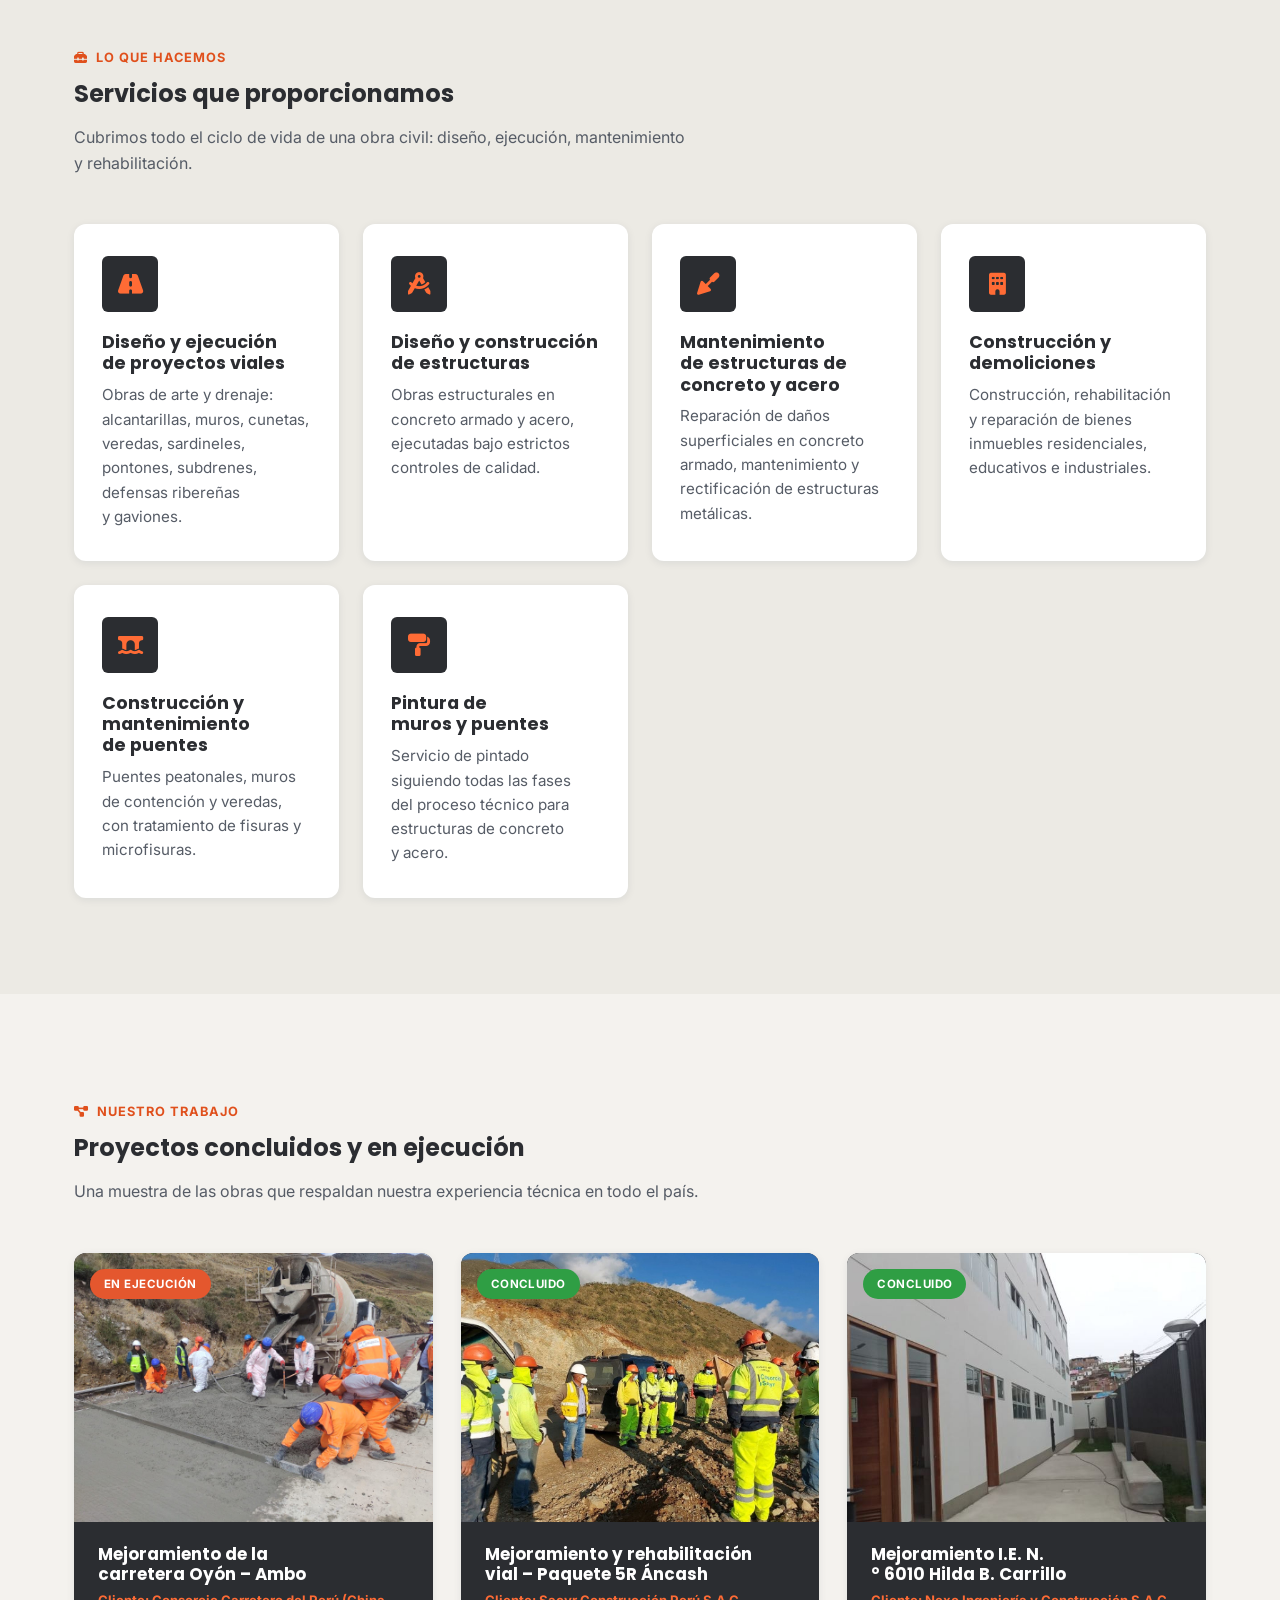
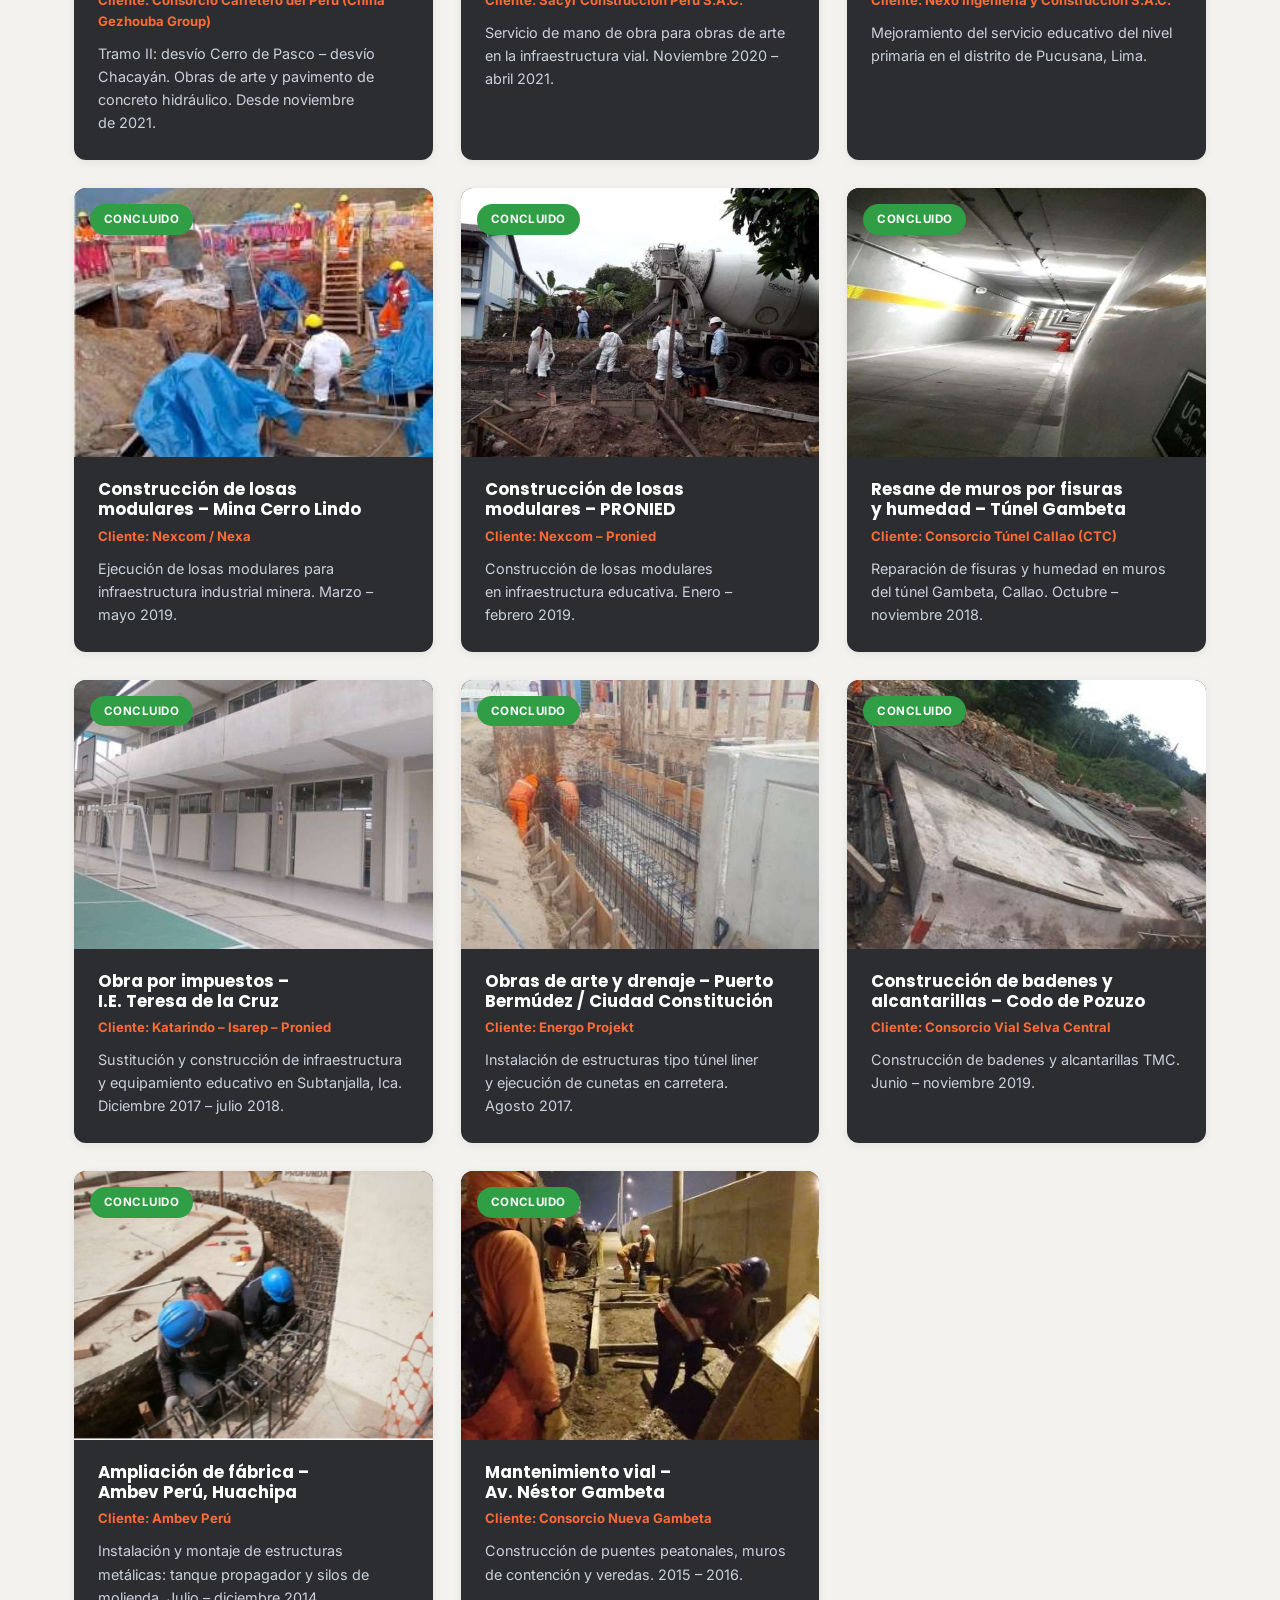
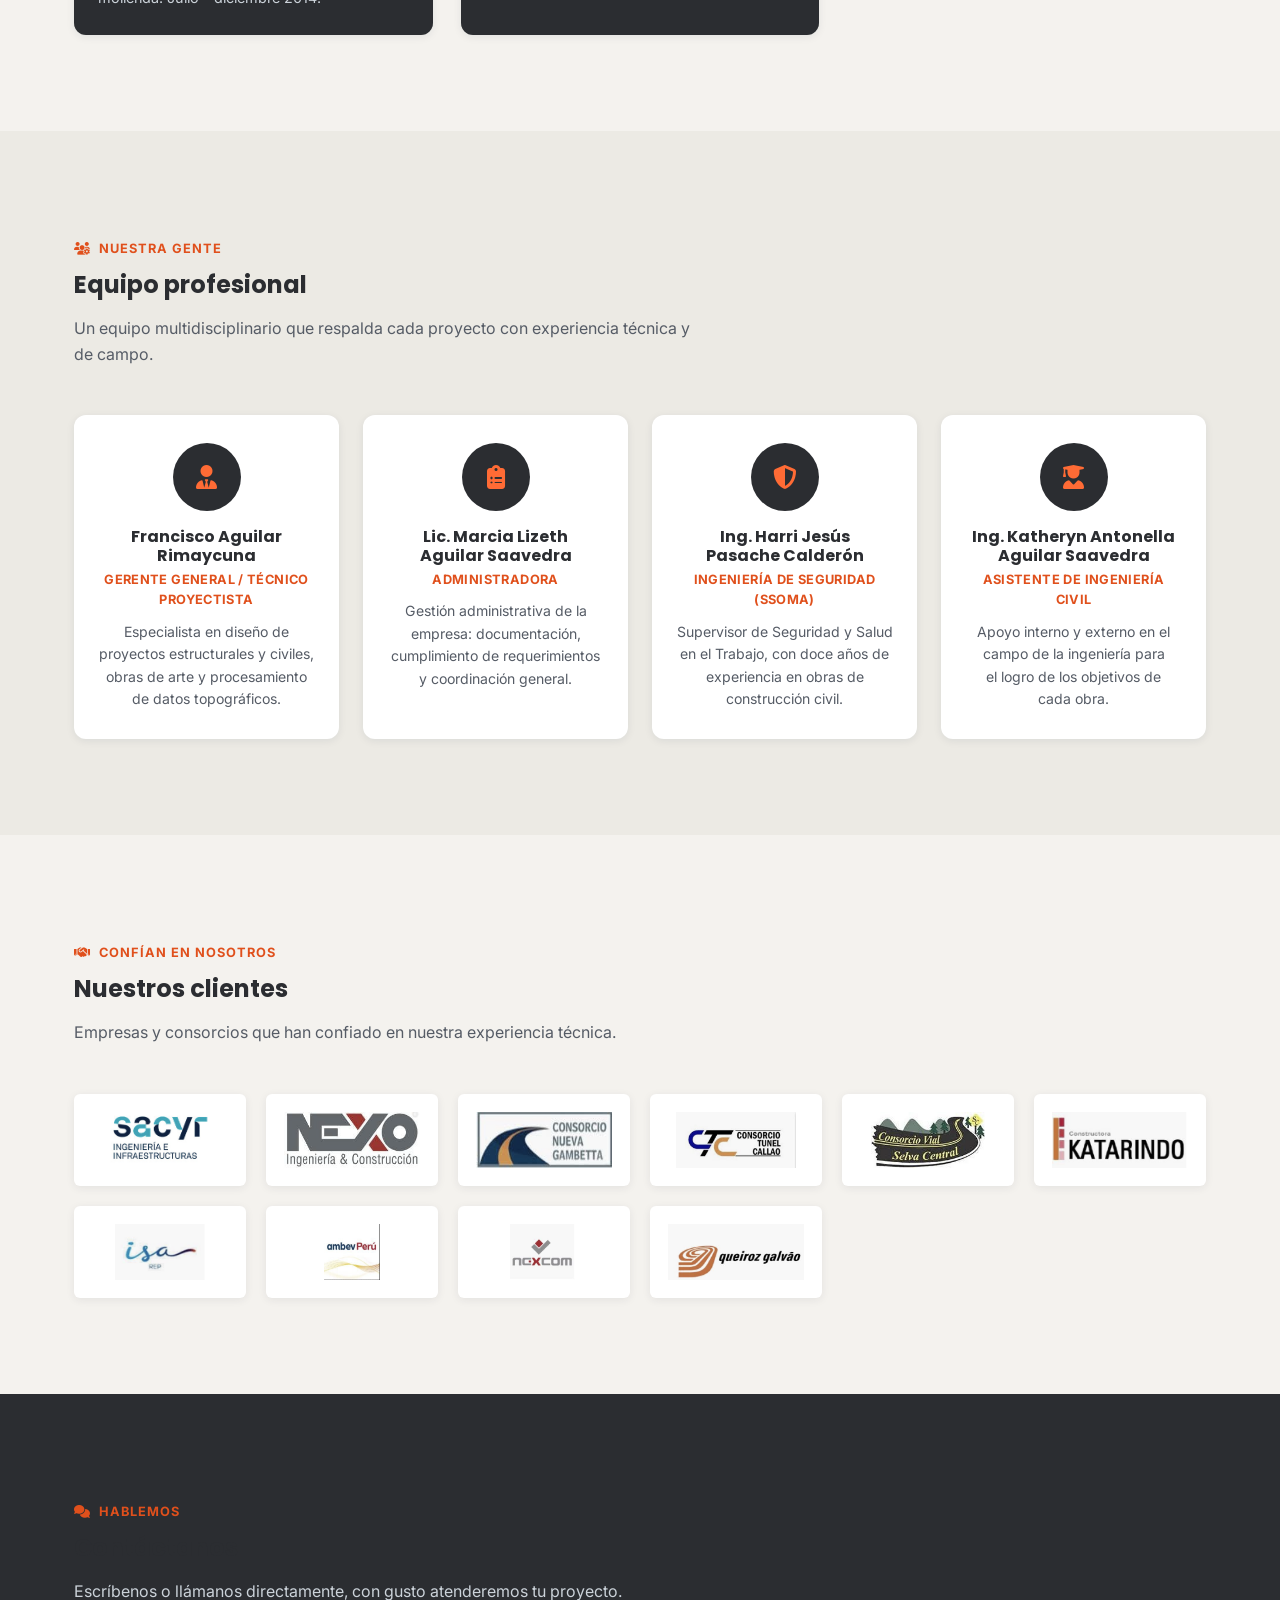
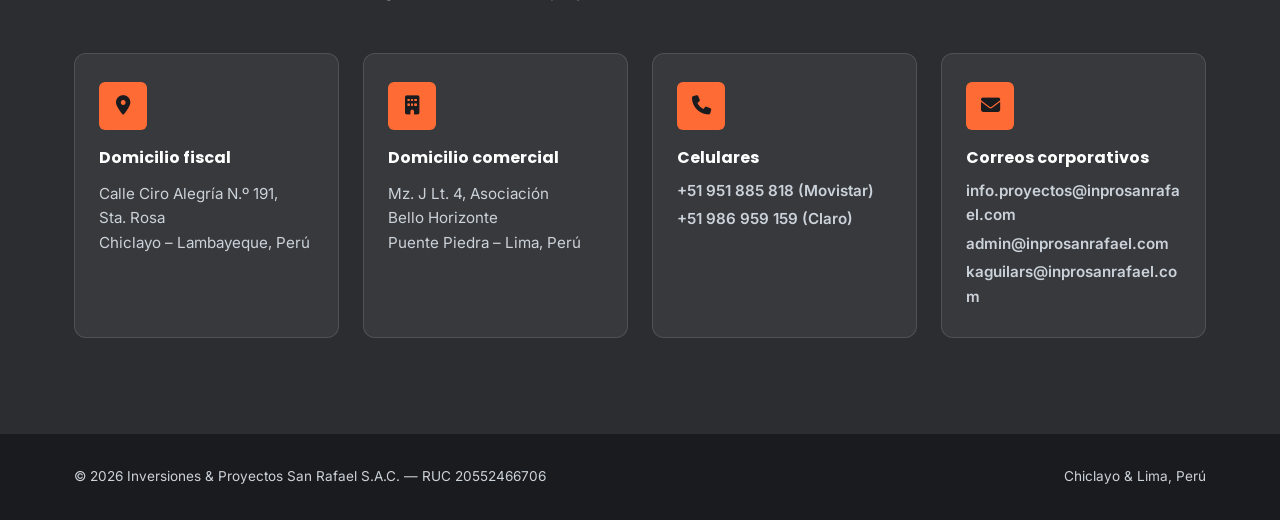
==== commit fefe059e: "Actualiza equipo, contacto y logo del header Quita las tarjetas de Ing. Sinchi e Ing. Torre Vilcahua" ====
--- a/preview-grafito.html
+++ b/preview-grafito.html
@@ -40,8 +40,7 @@
   <header class="site-header">
     <div class="container">
       <a href="#inicio" class="brand">
-        <img src="img/logo-san-rafael.png" alt="Logo Inversiones & Proyectos San Rafael SAC" width="381" height="113" />
-        <span>San Rafael SAC</span>
+        <img src="img/logo_mejorado_transparente.png" alt="Logo Inversiones & Proyectos San Rafael SAC" width="1532" height="650" />
       </a>
 
       <button class="nav-toggle" aria-label="Abrir menú de navegación" aria-expanded="false">
@@ -308,24 +307,10 @@
           </article>
 
           <article class="team-card">
-            <div class="team-avatar"><i class="fa-solid fa-helmet-safety" aria-hidden="true"></i></div>
-            <h3>Ing. Santiago Edgar Sinchi Puclla</h3>
-            <span class="team-role">Ingeniero Civil (CIP 75321)</span>
-            <p>Especialista en diseño de proyectos estructurales, obras civiles, caminos y carreteras.</p>
-          </article>
-
-          <article class="team-card">
             <div class="team-avatar"><i class="fa-solid fa-clipboard-list" aria-hidden="true"></i></div>
             <h3>Lic. Marcia Lizeth Aguilar Saavedra</h3>
             <span class="team-role">Administradora</span>
             <p>Gestión administrativa de la empresa: documentación, cumplimiento de requerimientos y coordinación general.</p>
-          </article>
-
-          <article class="team-card">
-            <div class="team-avatar"><i class="fa-solid fa-file-signature" aria-hidden="true"></i></div>
-            <h3>Ing. Pabel Eduardo Torre Vilcahuamán</h3>
-            <span class="team-role">Jefe de Oficina Técnica (CIP 235835)</span>
-            <p>Responsable de contratos, valorizaciones, planeamiento y obras civiles del área de producción.</p>
           </article>
 
           <article class="team-card">
@@ -400,8 +385,10 @@
 
           <div class="contact-card">
             <div class="contact-icon"><i class="fa-solid fa-envelope" aria-hidden="true"></i></div>
-            <h3>Correo comercial</h3>
-            <a href="mailto:i.proyectos.sanrafael@gmail.com">i.proyectos.sanrafael@gmail.com</a>
+            <h3>Correos corporativos</h3>
+            <a href="mailto:info.proyectos@inprosanrafael.com">info.proyectos@inprosanrafael.com</a><br />
+            <a href="mailto:admin@inprosanrafael.com">admin@inprosanrafael.com</a><br />
+            <a href="mailto:kaguilars@inprosanrafael.com">kaguilars@inprosanrafael.com</a>
           </div>
         </div>
       </div>
--- a/css/styles.css
+++ b/css/styles.css
@@ -168,7 +168,7 @@
 }
 
 .brand img {
-  height: 40px;
+  height: 56px;
   width: auto;
 }
 
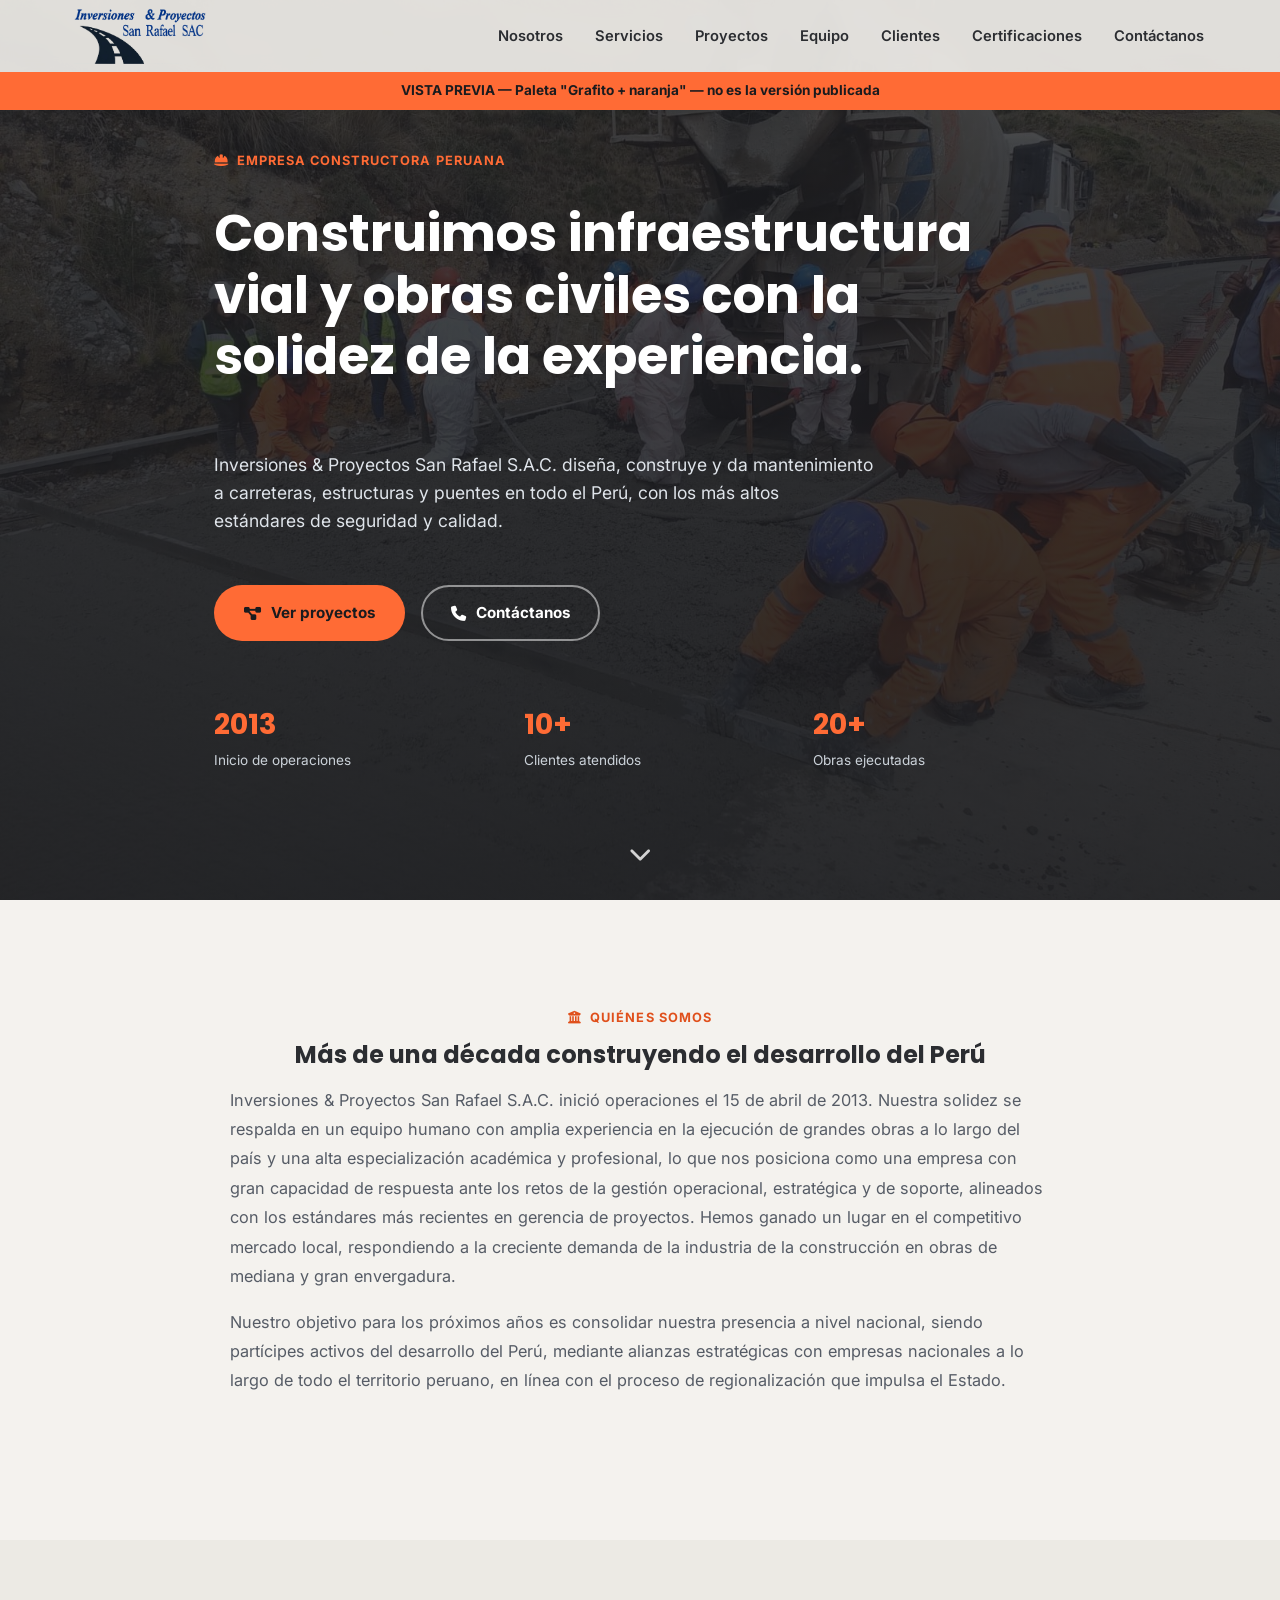
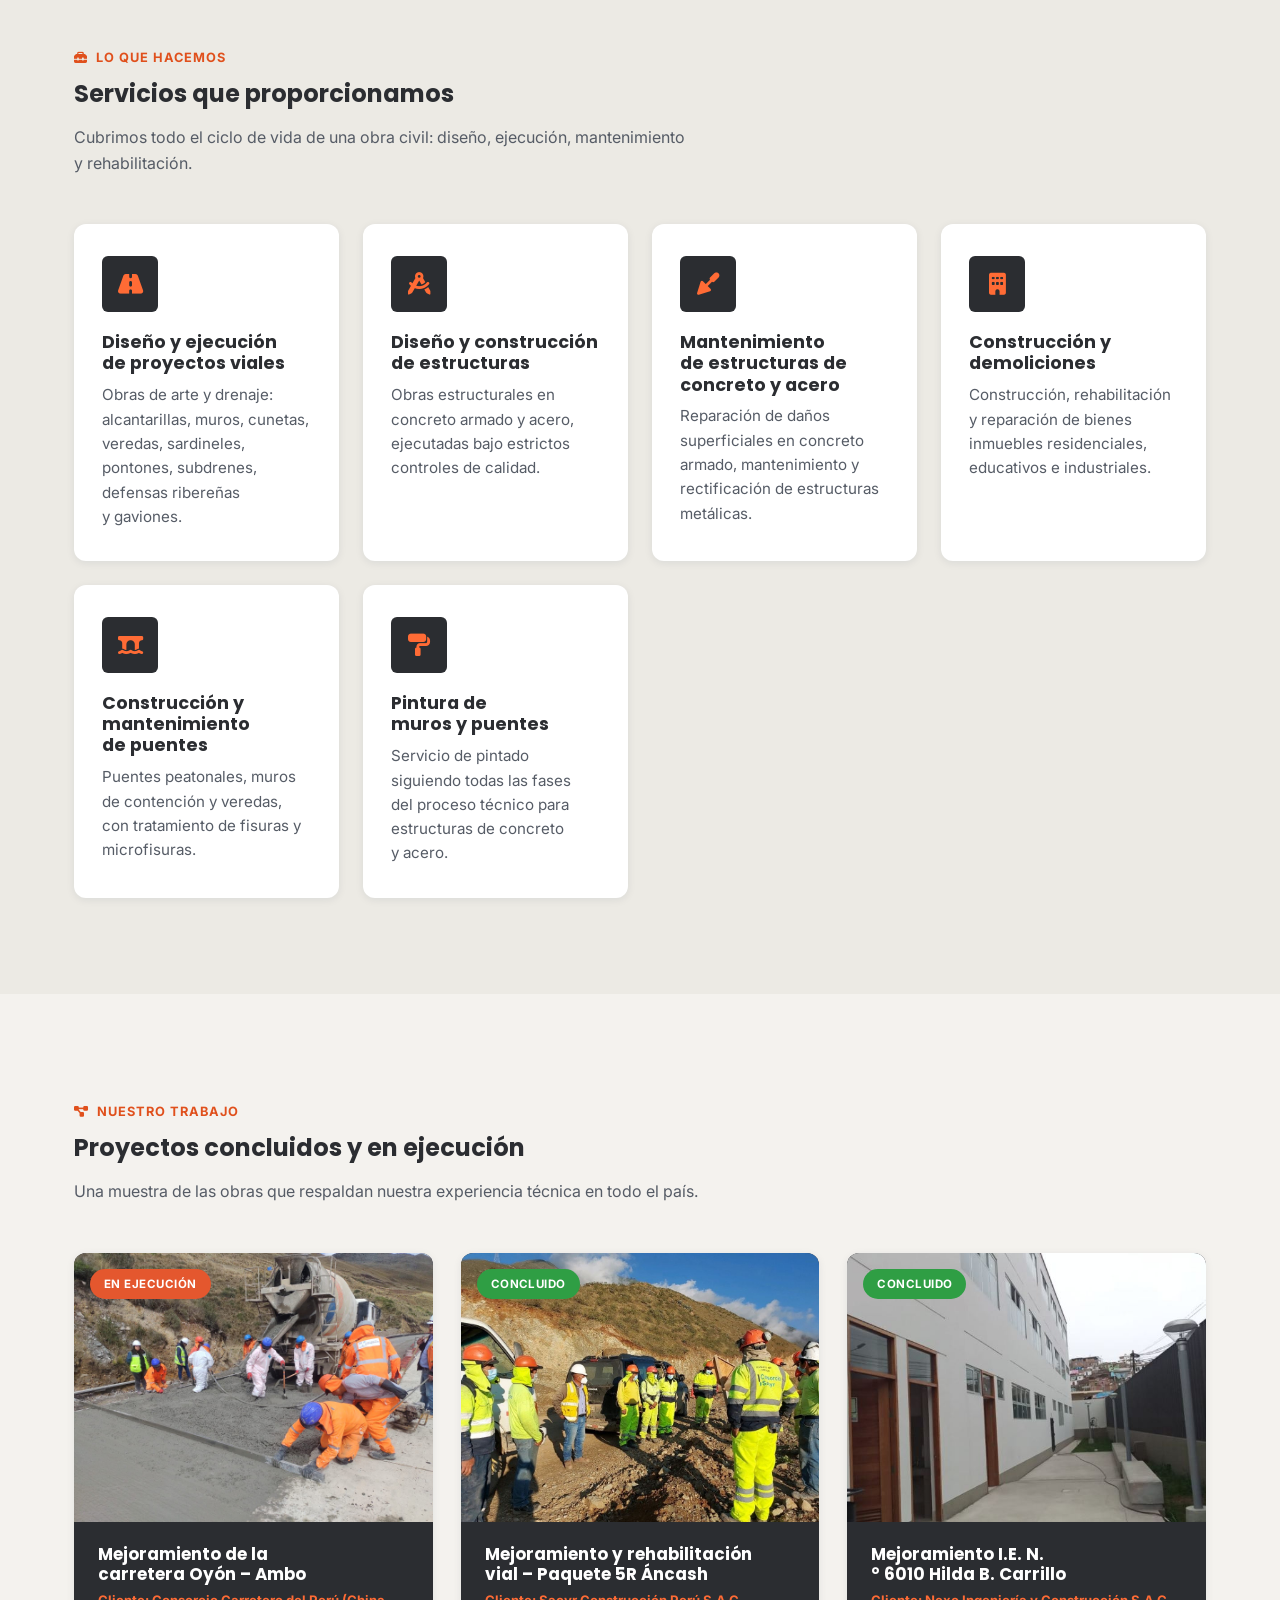
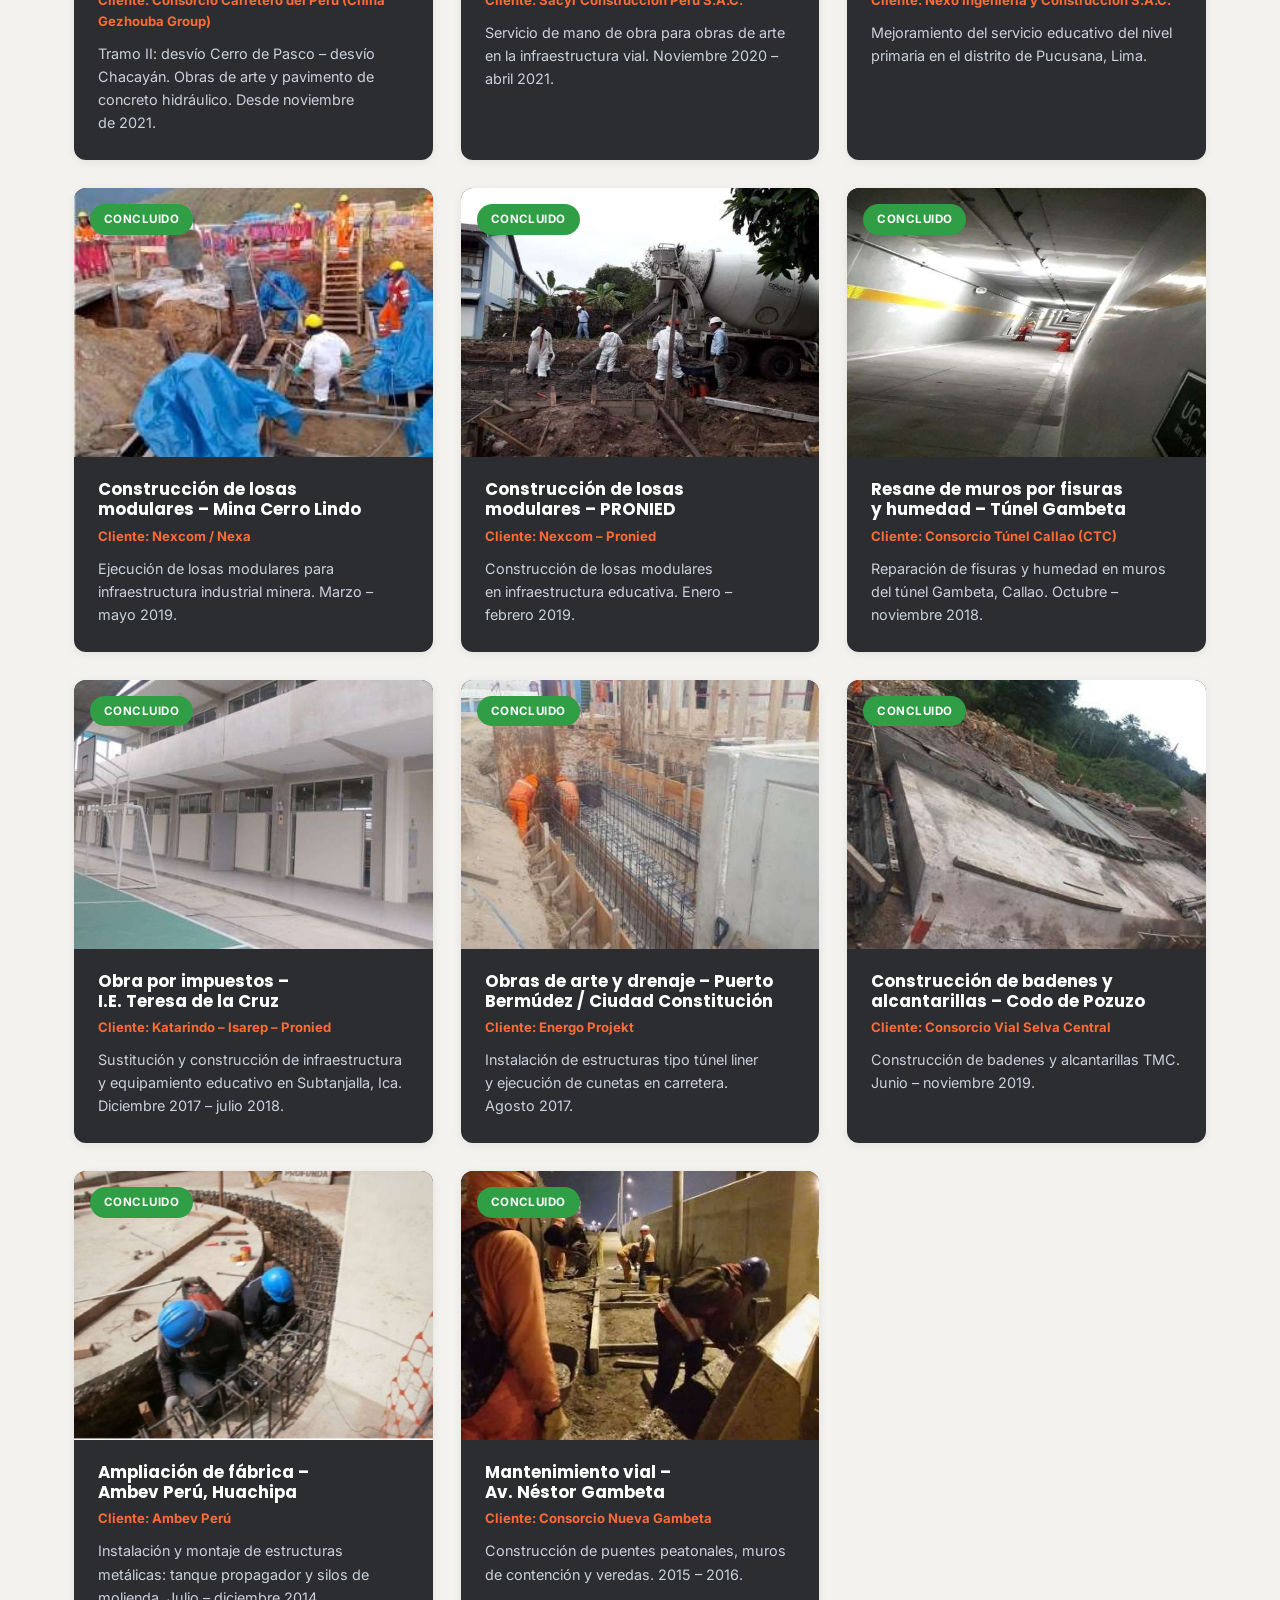
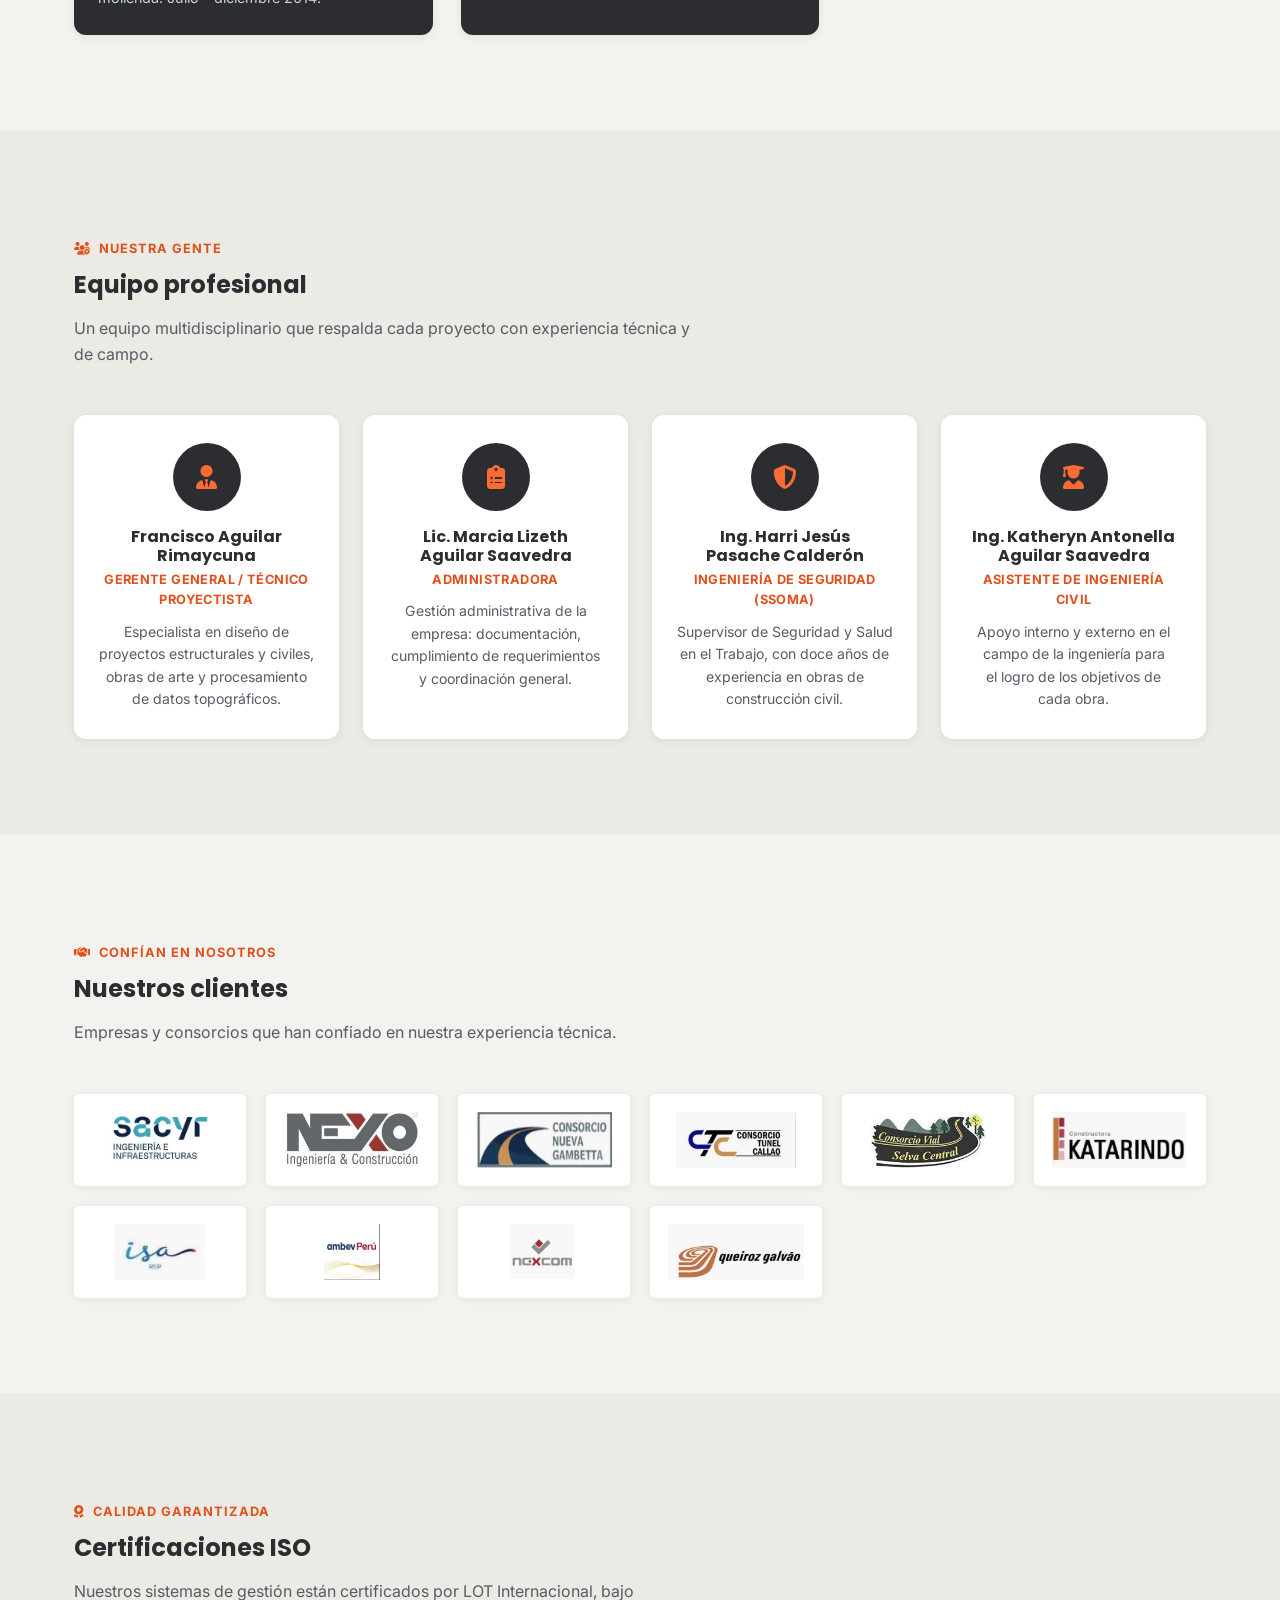
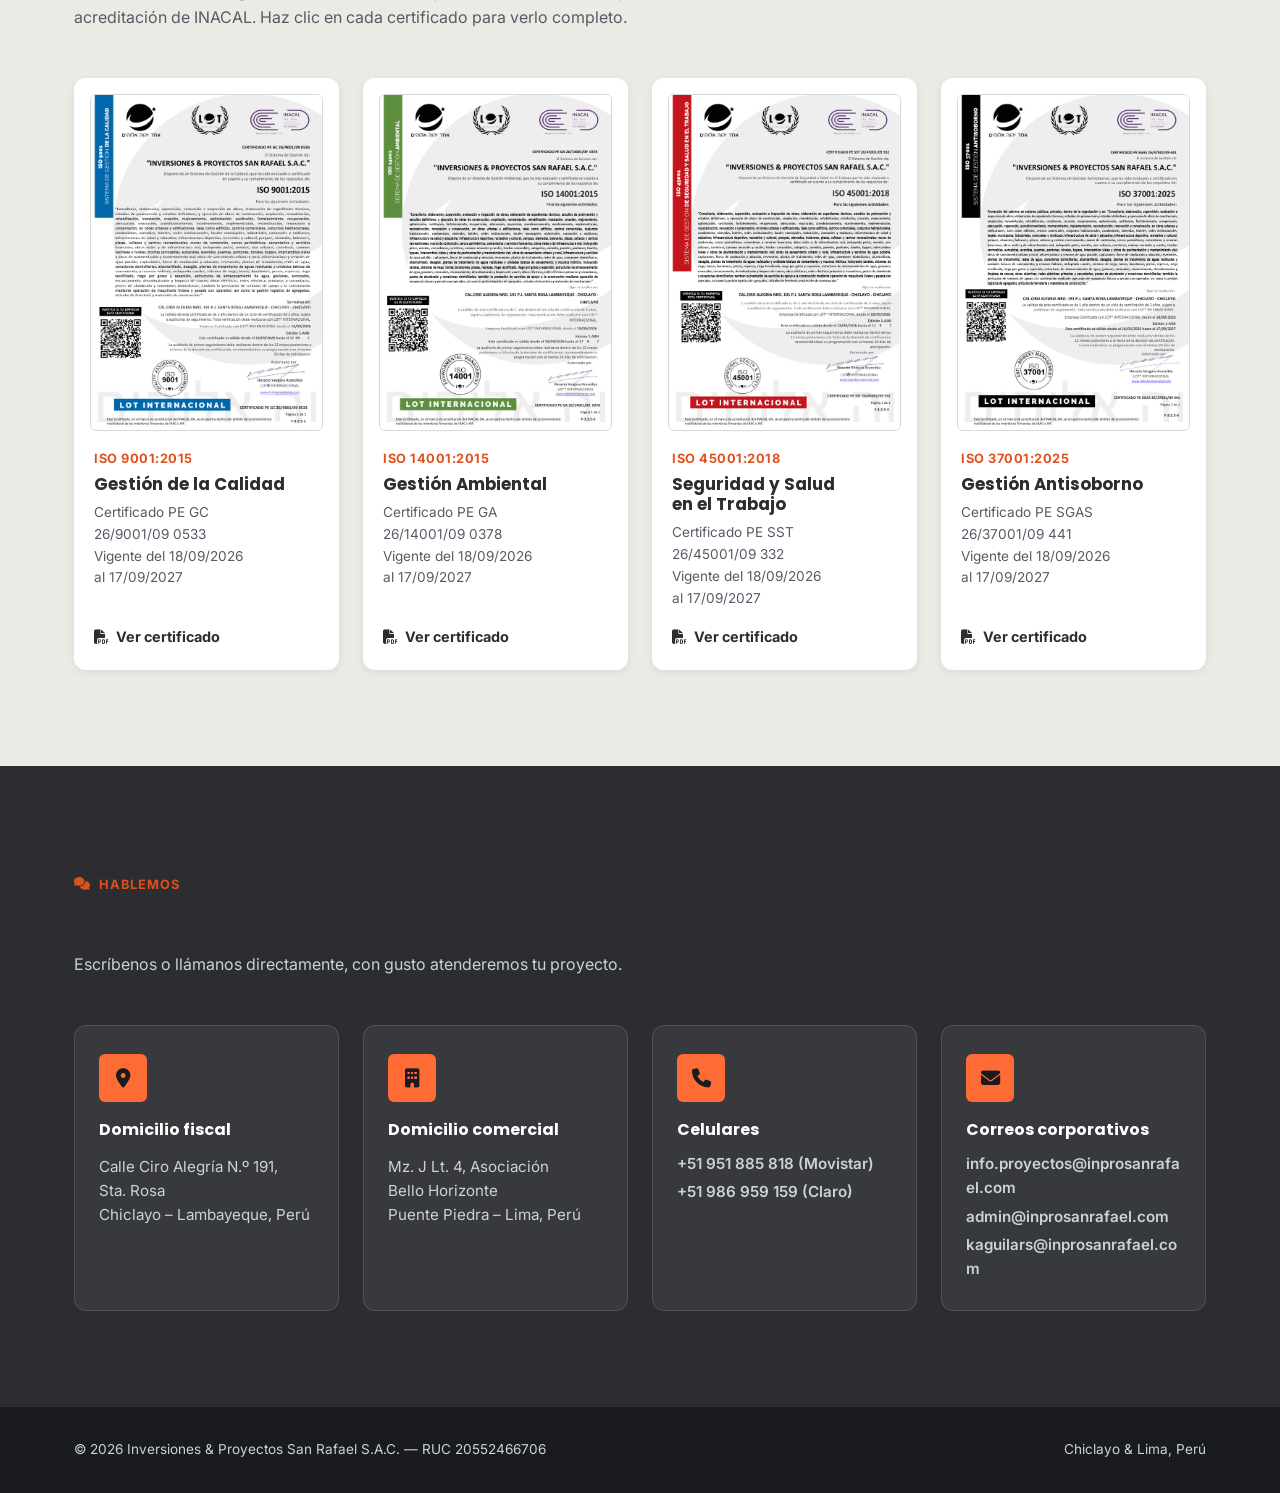
==== commit c0d9e8d8: "Agrega sección de certificaciones ISO y .gitignore - Nueva sección "Certificaciones ISO" con los cer" ====
--- a/preview-grafito.html
+++ b/preview-grafito.html
@@ -54,6 +54,7 @@
           <li><a href="#proyectos">Proyectos</a></li>
           <li><a href="#equipo">Equipo</a></li>
           <li><a href="#clientes">Clientes</a></li>
+          <li><a href="#certificaciones">Certificaciones</a></li>
           <li><a href="#contacto">Contáctanos</a></li>
         </ul>
       </nav>
@@ -354,6 +355,67 @@
       </div>
     </section>
 
+    <!-- ================= CERTIFICACIONES ================= -->
+    <section class="section section-alt" id="certificaciones">
+      <div class="container">
+        <div class="section-head" data-reveal>
+          <span class="eyebrow"><i class="fa-solid fa-award" aria-hidden="true"></i> Calidad garantizada</span>
+          <h2>Certificaciones ISO</h2>
+          <p>Nuestros sistemas de gestión están certificados por LOT Internacional, bajo acreditación de INACAL. Haz clic en cada certificado para verlo completo.</p>
+        </div>
+
+        <div class="certs-grid" data-reveal-stagger>
+          <article class="cert-card">
+            <a href="certificados/iso-9001-calidad.pdf" class="cert-media" target="_blank" rel="noopener" aria-label="Ver certificado ISO 9001 (PDF)">
+              <img src="img/certificados/iso-9001-calidad.jpg" alt="Certificado ISO 9001:2015 de Inversiones & Proyectos San Rafael S.A.C." width="638" height="925" loading="lazy" />
+            </a>
+            <div class="cert-body">
+              <span class="cert-norm">ISO 9001:2015</span>
+              <h3>Gestión de la Calidad</h3>
+              <p>Certificado PE GC 26/9001/09 0533<br />Vigente del 18/09/2026 al 17/09/2027</p>
+              <a href="certificados/iso-9001-calidad.pdf" class="cert-link" target="_blank" rel="noopener"><i class="fa-solid fa-file-pdf" aria-hidden="true"></i> Ver certificado</a>
+            </div>
+          </article>
+
+          <article class="cert-card">
+            <a href="certificados/iso-14001-ambiental.pdf" class="cert-media" target="_blank" rel="noopener" aria-label="Ver certificado ISO 14001 (PDF)">
+              <img src="img/certificados/iso-14001-ambiental.jpg" alt="Certificado ISO 14001:2015 de Inversiones & Proyectos San Rafael S.A.C." width="638" height="925" loading="lazy" />
+            </a>
+            <div class="cert-body">
+              <span class="cert-norm">ISO 14001:2015</span>
+              <h3>Gestión Ambiental</h3>
+              <p>Certificado PE GA 26/14001/09 0378<br />Vigente del 18/09/2026 al 17/09/2027</p>
+              <a href="certificados/iso-14001-ambiental.pdf" class="cert-link" target="_blank" rel="noopener"><i class="fa-solid fa-file-pdf" aria-hidden="true"></i> Ver certificado</a>
+            </div>
+          </article>
+
+          <article class="cert-card">
+            <a href="certificados/iso-45001-seguridad-salud.pdf" class="cert-media" target="_blank" rel="noopener" aria-label="Ver certificado ISO 45001 (PDF)">
+              <img src="img/certificados/iso-45001-seguridad-salud.jpg" alt="Certificado ISO 45001:2018 de Inversiones & Proyectos San Rafael S.A.C." width="638" height="925" loading="lazy" />
+            </a>
+            <div class="cert-body">
+              <span class="cert-norm">ISO 45001:2018</span>
+              <h3>Seguridad y Salud en el Trabajo</h3>
+              <p>Certificado PE SST 26/45001/09 332<br />Vigente del 18/09/2026 al 17/09/2027</p>
+              <a href="certificados/iso-45001-seguridad-salud.pdf" class="cert-link" target="_blank" rel="noopener"><i class="fa-solid fa-file-pdf" aria-hidden="true"></i> Ver certificado</a>
+            </div>
+          </article>
+
+          <article class="cert-card">
+            <a href="certificados/iso-37001-antisoborno.pdf" class="cert-media" target="_blank" rel="noopener" aria-label="Ver certificado ISO 37001 (PDF)">
+              <img src="img/certificados/iso-37001-antisoborno.jpg" alt="Certificado ISO 37001:2025 de Inversiones & Proyectos San Rafael S.A.C." width="638" height="925" loading="lazy" />
+            </a>
+            <div class="cert-body">
+              <span class="cert-norm">ISO 37001:2025</span>
+              <h3>Gestión Antisoborno</h3>
+              <p>Certificado PE SGAS 26/37001/09 441<br />Vigente del 18/09/2026 al 17/09/2027</p>
+              <a href="certificados/iso-37001-antisoborno.pdf" class="cert-link" target="_blank" rel="noopener"><i class="fa-solid fa-file-pdf" aria-hidden="true"></i> Ver certificado</a>
+            </div>
+          </article>
+        </div>
+      </div>
+    </section>
+
     <!-- ================= CONTACTO ================= -->
     <section class="section contact-section" id="contacto">
       <div class="container">
--- a/css/styles.css
+++ b/css/styles.css
@@ -553,6 +553,83 @@
   margin: 0 auto;
 }
 
+/* ---------- Certificaciones ---------- */
+.certs-grid {
+  display: grid;
+  grid-template-columns: repeat(auto-fit, minmax(240px, 1fr));
+  gap: 24px;
+}
+
+.cert-card {
+  display: flex;
+  flex-direction: column;
+  background: var(--color-surface);
+  border-radius: var(--radius-md);
+  overflow: hidden;
+  box-shadow: var(--shadow-sm);
+  transition: transform var(--transition-base), box-shadow var(--transition-base);
+}
+
+.cert-card:hover {
+  transform: translateY(-6px);
+  box-shadow: var(--shadow-md);
+}
+
+.cert-media {
+  display: block;
+  padding: 16px 16px 0;
+  background: var(--color-surface);
+}
+
+.cert-media img {
+  width: 100%;
+  height: auto;
+  border: 1px solid var(--color-border);
+  border-radius: var(--radius-sm);
+}
+
+.cert-body {
+  display: flex;
+  flex-direction: column;
+  flex: 1;
+  padding: 18px 20px 22px;
+}
+
+.cert-norm {
+  color: var(--color-accent-dark);
+  font-weight: 700;
+  font-size: 0.8rem;
+  text-transform: uppercase;
+  letter-spacing: 0.04em;
+  margin-bottom: 4px;
+}
+
+.cert-body h3 {
+  font-size: 1.05rem;
+}
+
+.cert-body p {
+  color: var(--color-text-soft);
+  font-size: 0.85rem;
+  margin: 0 0 16px;
+}
+
+.cert-link {
+  margin-top: auto;
+  display: inline-flex;
+  align-items: center;
+  gap: 8px;
+  font-weight: 700;
+  font-size: 0.9rem;
+  color: var(--color-navy);
+  transition: color var(--transition-base);
+}
+
+.cert-link:hover,
+.cert-link:focus-visible {
+  color: var(--color-accent-dark);
+}
+
 /* ---------- Contacto ---------- */
 .contact-section {
   background: var(--color-navy);
@@ -684,7 +761,7 @@
 }
 
 /* ---------- Responsive ---------- */
-@media (max-width: 860px) {
+@media (max-width: 960px) {
   .nav-toggle {
     display: inline-flex;
   }
